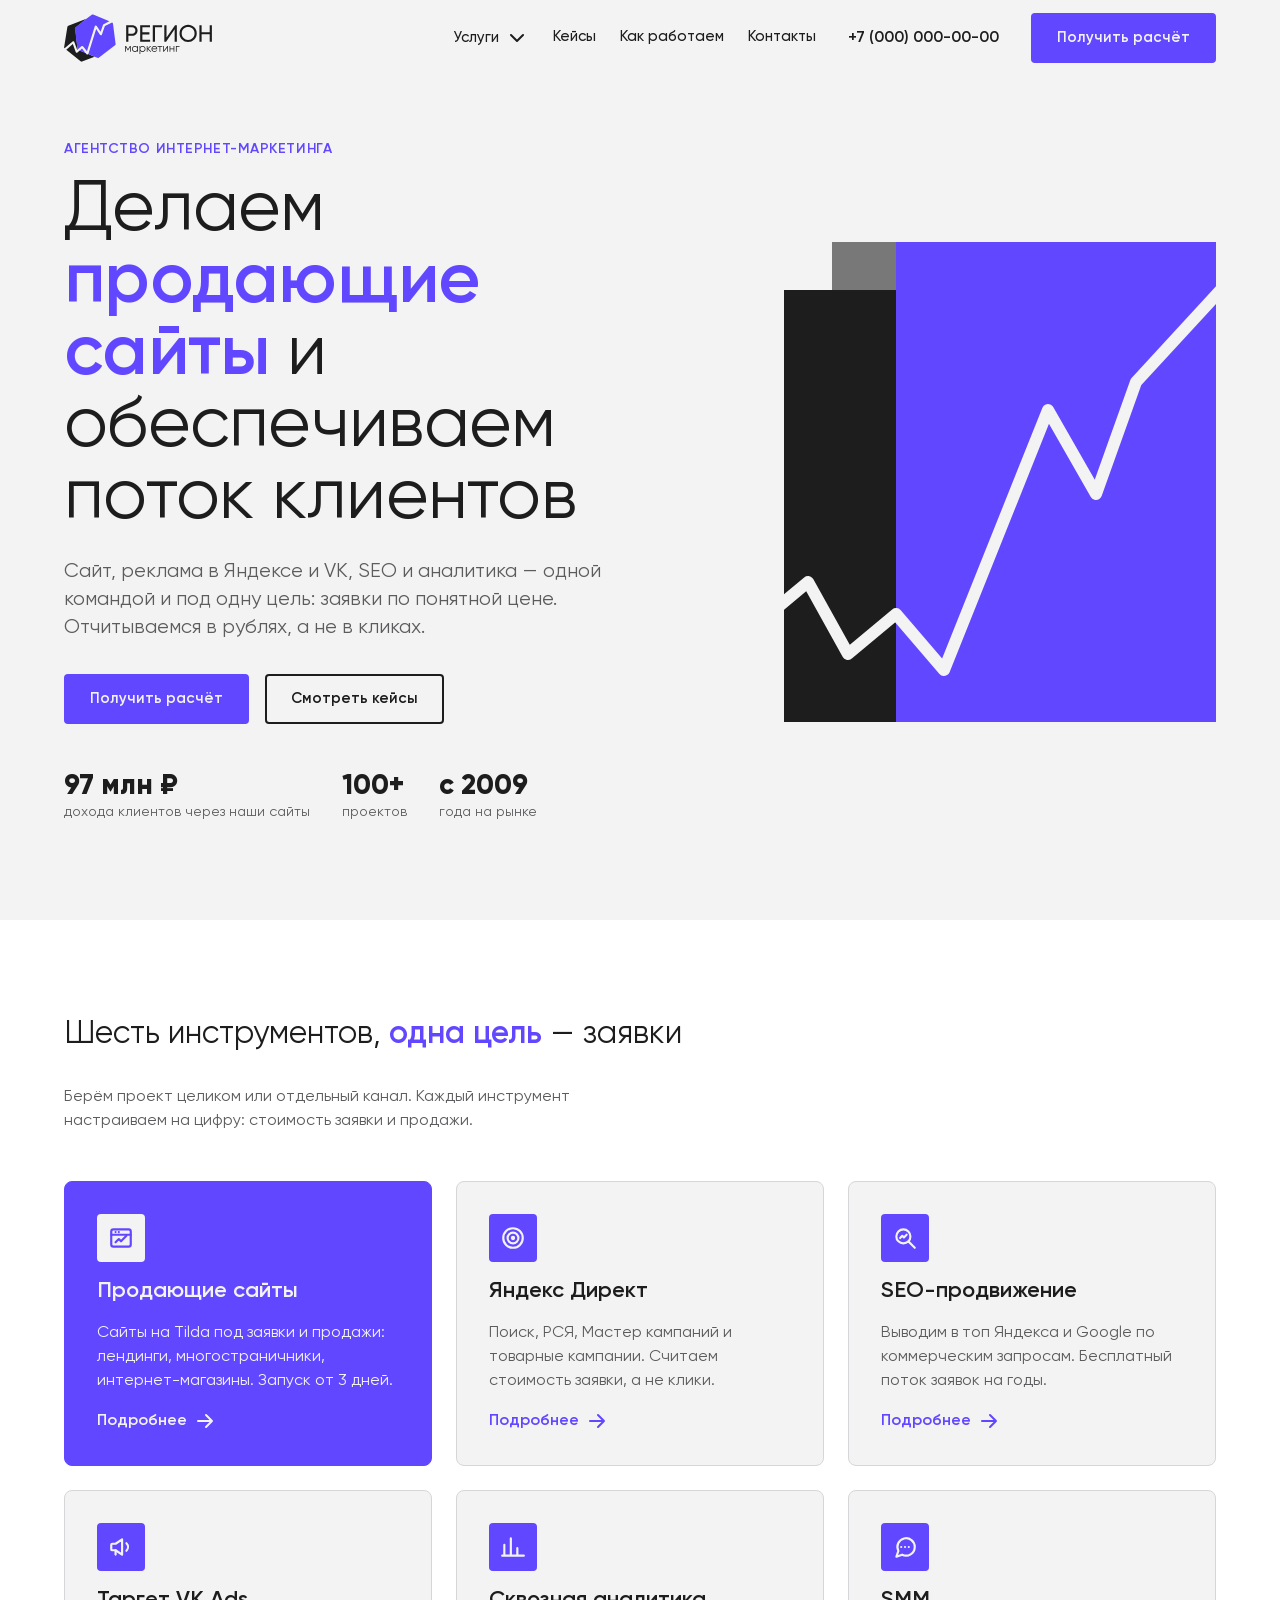
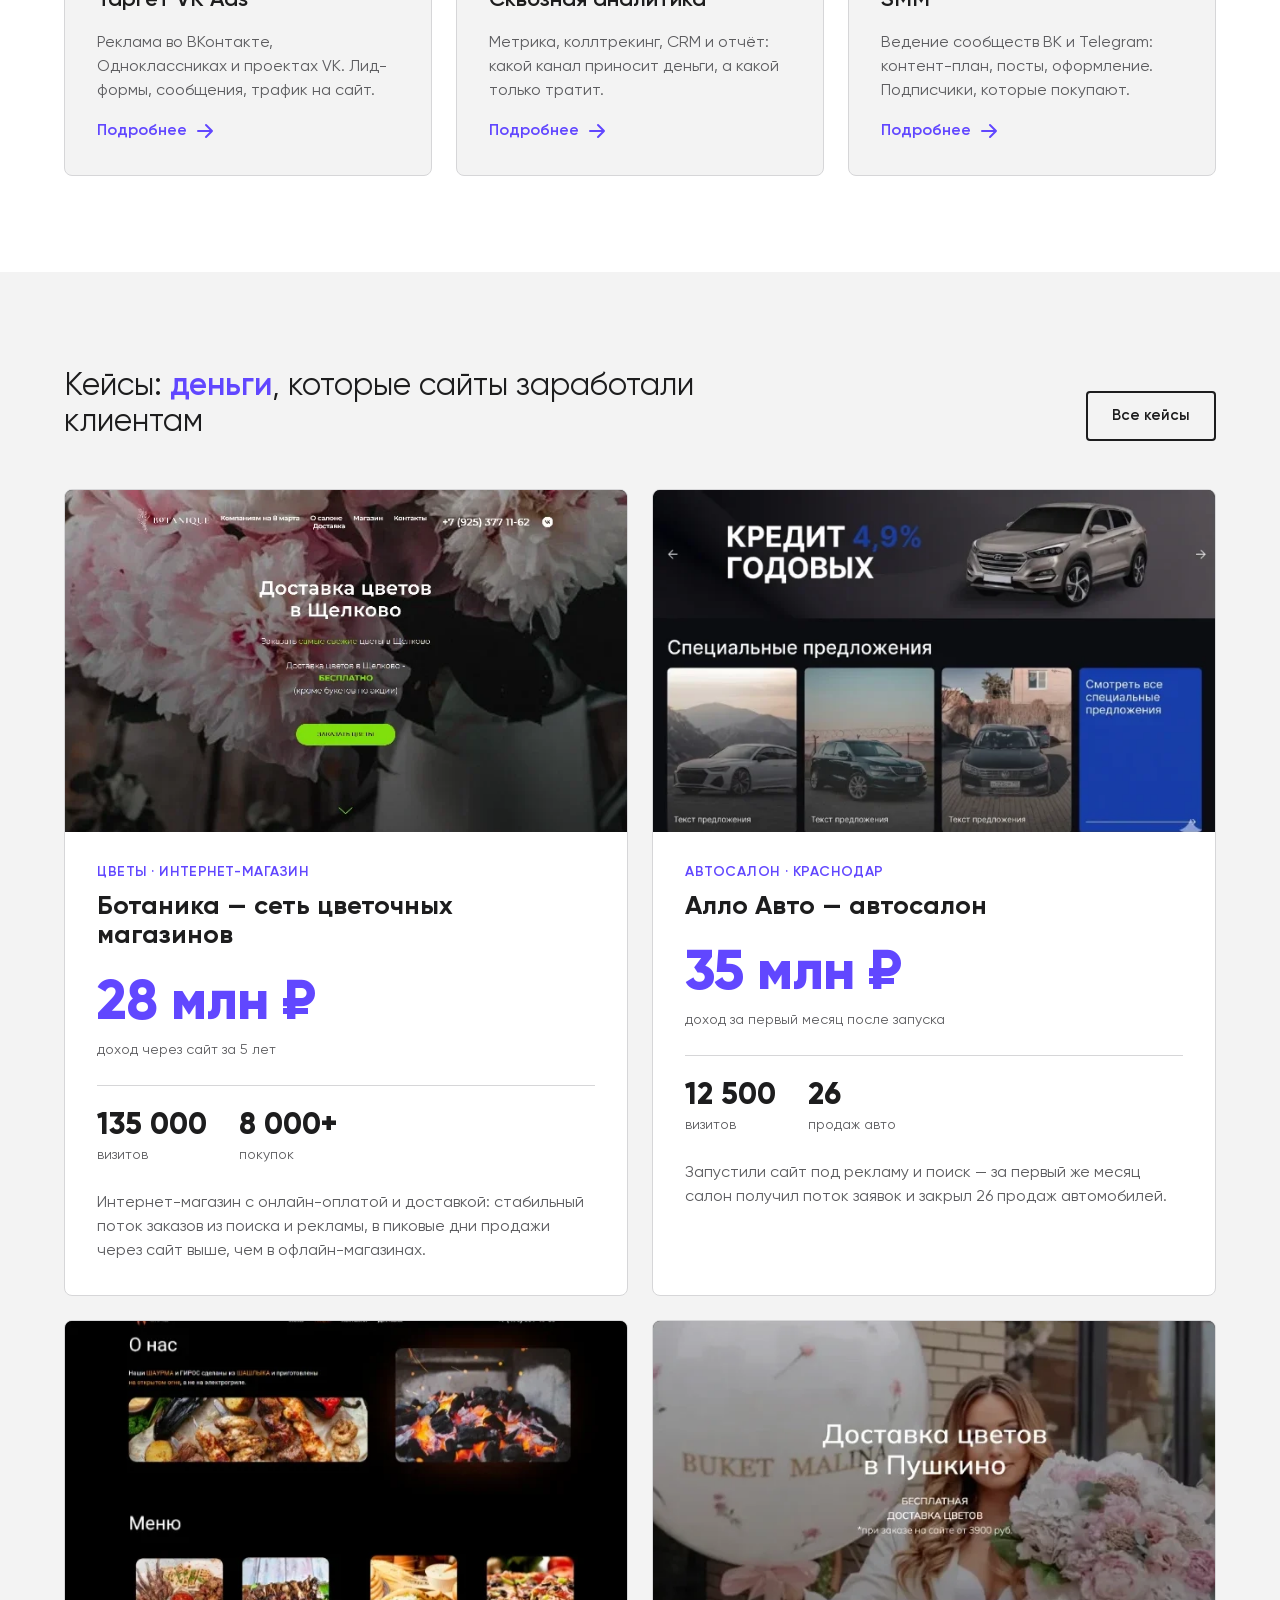
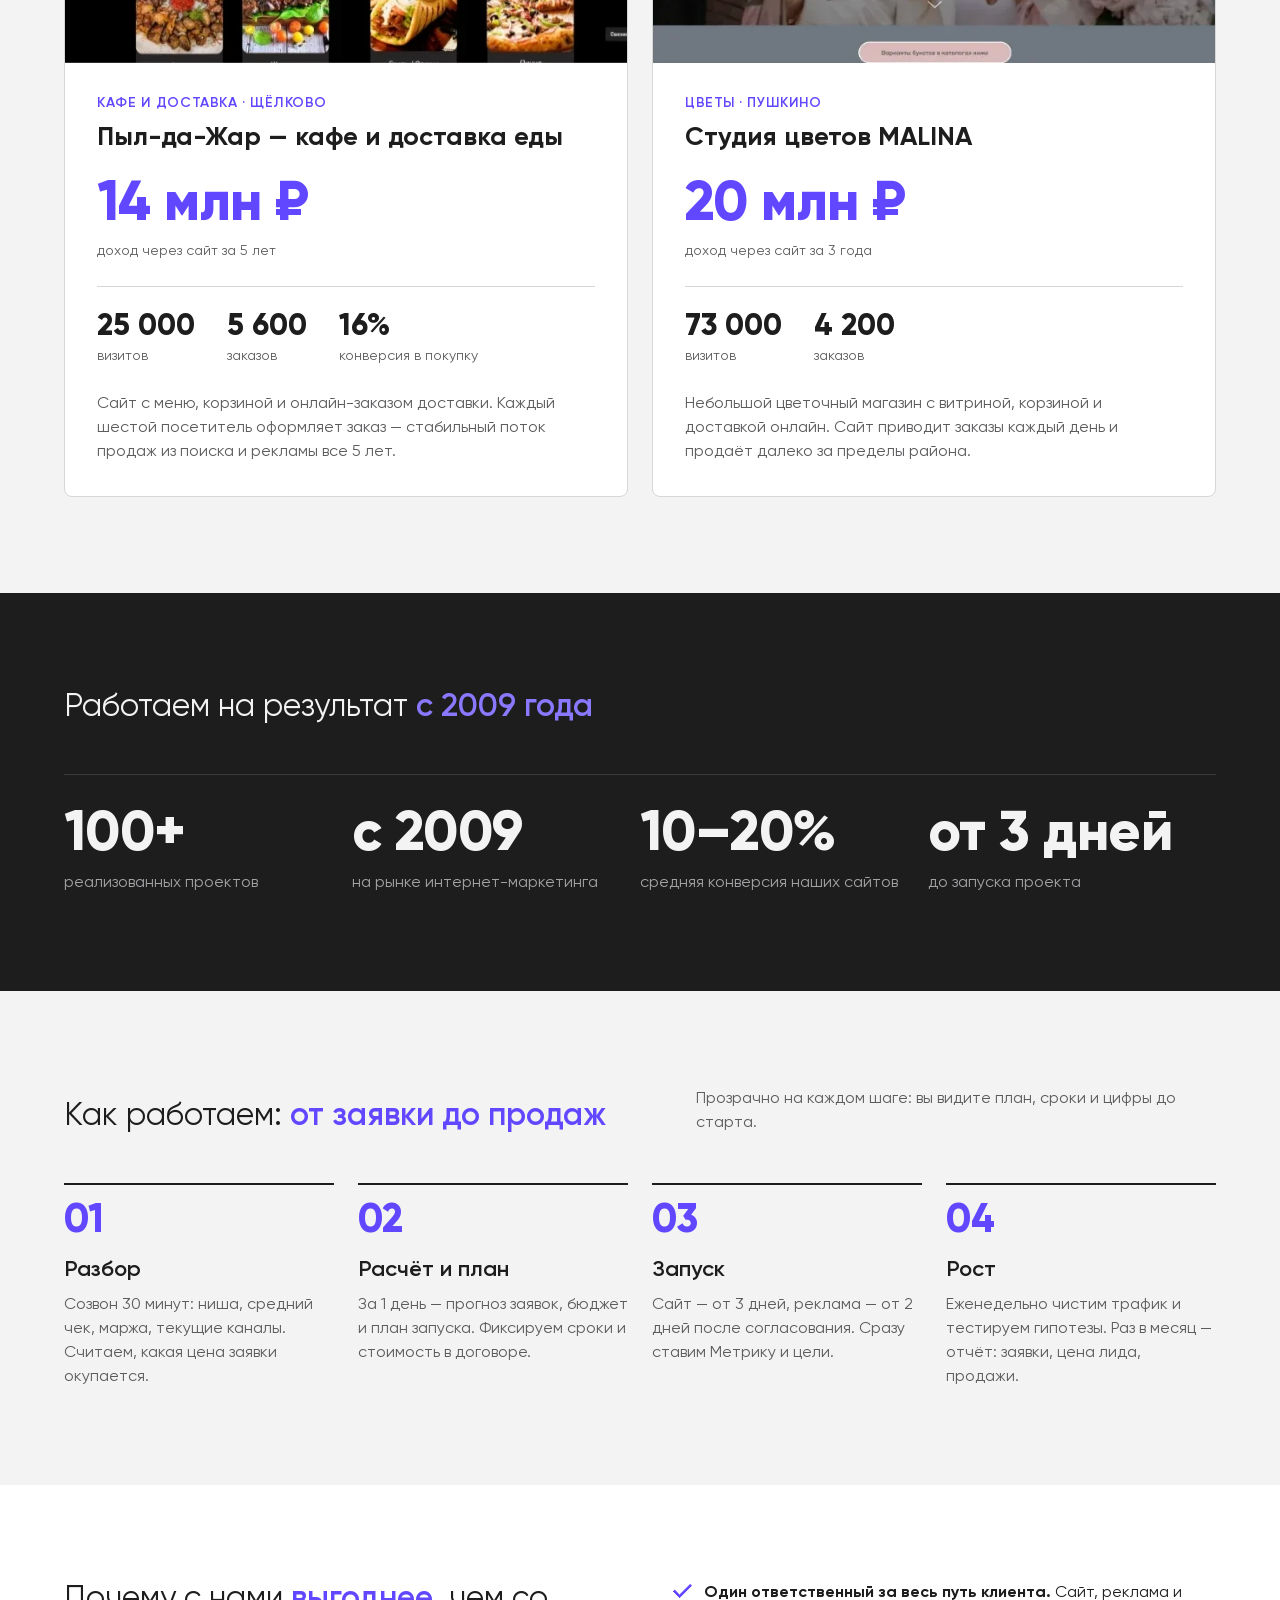
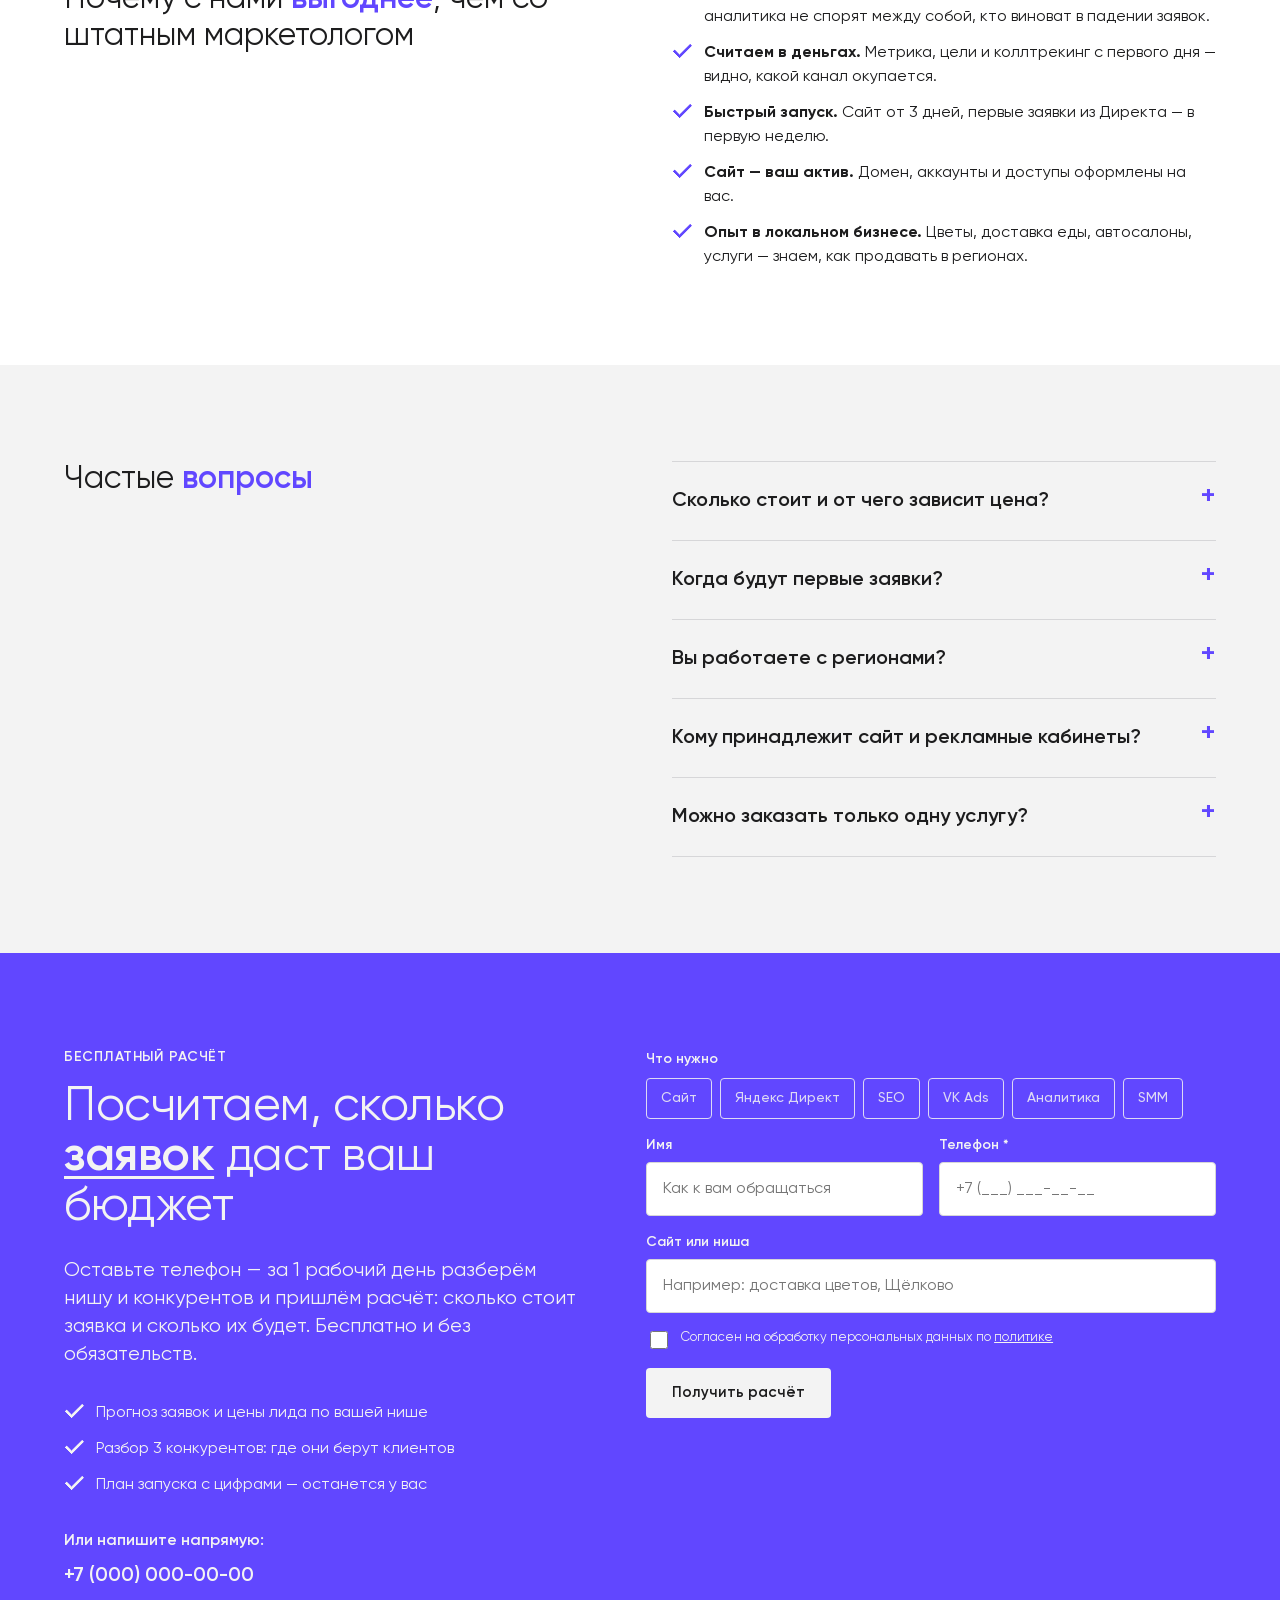
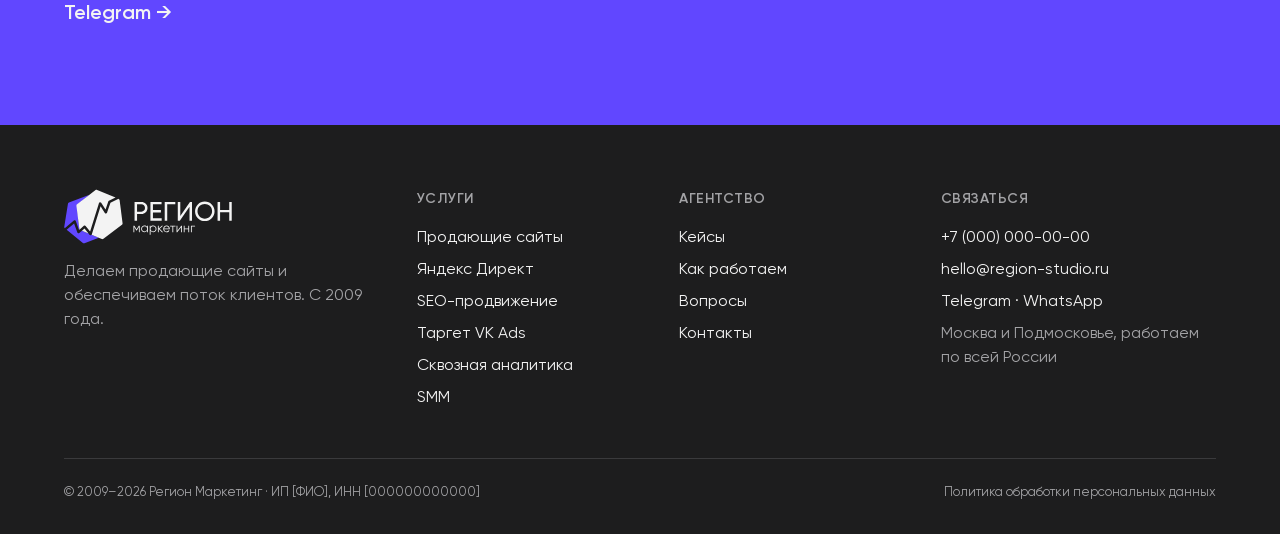
==== region-site/index.html @ 476ebc0e "Сайт агентства «Регион Маркетинг»: многостраничник на чистом HTML Главная, 6 страниц услуг, кейсы, к" ====
<!doctype html>
<html lang="ru">
<head>
<meta charset="utf-8">
<meta name="viewport" content="width=device-width, initial-scale=1">
<title>Регион Маркетинг — продающие сайты, Яндекс Директ, SEO и VK Ads</title>
<meta name="description" content="Агентство интернет-маркетинга «Регион Маркетинг»: продающие сайты на Tilda, Яндекс Директ, SEO, VK Ads, SMM и сквозная аналитика. 100+ проектов с 2009 года. Бесплатный расчёт заявок.">

<link rel="canonical" href="https://region-studio.ru/">
<meta property="og:type" content="website">
<meta property="og:title" content="Регион Маркетинг — продающие сайты, Яндекс Директ, SEO и VK Ads">
<meta property="og:description" content="Агентство интернет-маркетинга «Регион Маркетинг»: продающие сайты на Tilda, Яндекс Директ, SEO, VK Ads, SMM и сквозная аналитика. 100+ проектов с 2009 года. Бесплатный расчёт заявок.">
<meta property="og:url" content="https://region-studio.ru/">
<meta property="og:locale" content="ru_RU">
<meta name="theme-color" content="#6147ff">
<link rel="icon" href="assets/img/favicon.svg" type="image/svg+xml">
<link rel="preload" href="assets/fonts/Gilroy-Regular.woff2" as="font" type="font/woff2" crossorigin>
<link rel="preload" href="assets/fonts/Gilroy-Bold.woff2" as="font" type="font/woff2" crossorigin>
<link rel="stylesheet" href="assets/css/style.css">

</head>
<body>
<a class="skip" href="#main">К содержанию</a>
<header class="header">
  <div class="container header__in">
    <a class="header__logo" href="index.html" aria-label="Регион Маркетинг — на главную"><img src="assets/img/logo-light.svg" alt="Регион Маркетинг" width="150" height="48"></a>
    <nav class="nav" aria-label="Основное меню">
      <div class="nav__drop"><button type="button" aria-expanded="false" aria-haspopup="true">Услуги <svg class="icon" viewBox="0 0 24 24" aria-hidden="true"><path d="m6 9 6 6 6-6"/></svg></button><div class="nav__menu"><a href="sites.html">Продающие сайты</a><a href="direct.html">Яндекс Директ</a><a href="seo.html">SEO-продвижение</a><a href="vk-ads.html">Таргет VK Ads</a><a href="analytics.html">Сквозная аналитика</a><a href="smm.html">SMM</a></div></div>
      <a href="cases.html">Кейсы</a>
      <a href="index.html#process">Как работаем</a>
      <a href="contacts.html">Контакты</a>
    </nav>
    <a class="header__phone" href="tel:+70000000000">+7 (000) 000-00-00</a>
    <a class="rg-btn rg-btn--primary header__cta" href="#lead" data-open-lead>Получить расчёт</a>
    <button class="burger" type="button" aria-label="Меню" aria-expanded="false"><svg class="icon" viewBox="0 0 24 24" aria-hidden="true"><path d="M4 7h16M4 12h16M4 17h16"/></svg></button>
  </div>
</header>
<nav class="mobile-nav" aria-label="Мобильное меню">
  <a href="sites.html">Продающие сайты</a><a href="direct.html">Яндекс Директ</a><a href="seo.html">SEO-продвижение</a><a href="vk-ads.html">Таргет VK Ads</a><a href="analytics.html">Сквозная аналитика</a><a href="smm.html">SMM</a>
  <a href="cases.html">Кейсы</a>
  <a href="contacts.html">Контакты</a>
  <a href="tel:+70000000000">+7 (000) 000-00-00</a>
  <a class="rg-btn rg-btn--primary" href="#lead" data-open-lead>Получить расчёт</a>
</nav>
<main id="main">
<section class="hero">
  <div class="container hero__grid">
    <div>
      <p class="label">Агентство интернет-маркетинга</p>
      <h1 class="rg-headline display">Делаем <em>продающие сайты</em> и обеспечиваем поток клиентов</h1>
      <p class="lead">Сайт, реклама в Яндексе и VK, SEO и аналитика — одной командой и под одну цель: заявки по понятной цене. Отчитываемся в рублях, а не в кликах.</p>
      <div class="btn-row">
        <a class="rg-btn rg-btn--primary" href="#lead" data-open-lead>Получить расчёт</a>
        <a class="rg-btn rg-btn--secondary" href="#cases">Смотреть кейсы</a>
      </div>
      <div class="hero__facts">
        <div><b>97 млн ₽</b><span>дохода клиентов через наши сайты</span></div>
        <div><b>100+</b><span>проектов</span></div>
        <div><b>с 2009</b><span>года на рынке</span></div>
      </div>
    </div>
    <div class="hero__art" aria-hidden="true">
  <svg viewBox="0 0 480 480" preserveAspectRatio="xMidYMid slice">
    <rect x="96" y="0" width="64" height="48" fill="#787878"/>
    <rect x="48" y="48" width="208" height="432" fill="#1d1d1e"/>
    <rect x="160" y="0" width="320" height="480" fill="#6147ff"/>
    <polyline class="growth" stroke="#f3f3f3" points="0,400 72,340 112,412 160,372 208,428 312,168 360,252 400,140 492,40"/>
  </svg>
</div>
  </div>
</section>

<section class="section section--raised" id="services">
  <div class="container">
    <div class="section__head">
      <h2 class="rg-headline h2">Шесть инструментов, <em>одна цель</em> — заявки</h2>
      <p class="muted">Берём проект целиком или отдельный канал. Каждый инструмент настраиваем на цифру: стоимость заявки и продажи.</p>
    </div>
    <div class="grid grid--3"><a class="card service service--featured" href="sites.html">
      <span class="service__icon"><svg class="icon" viewBox="0 0 24 24" aria-hidden="true"><rect x="3" y="4" width="18" height="16" rx="2"/><path d="M3 9h18M7 6.5h.01M10 6.5h.01"/><path d="M7 16l3-3 2 2 5-5"/></svg></span>
      <h3 class="h3">Продающие сайты</h3>
      <p>Сайты на Tilda под заявки и продажи: лендинги, многостраничники, интернет-магазины. Запуск от 3 дней.</p>
      <span class="service__more">Подробнее <svg class="icon" viewBox="0 0 24 24" aria-hidden="true"><path d="M5 12h14M13 6l6 6-6 6"/></svg></span>
    </a><a class="card service" href="direct.html">
      <span class="service__icon"><svg class="icon" viewBox="0 0 24 24" aria-hidden="true"><circle cx="12" cy="12" r="9"/><circle cx="12" cy="12" r="5"/><circle cx="12" cy="12" r="1"/></svg></span>
      <h3 class="h3">Яндекс Директ</h3>
      <p>Поиск, РСЯ, Мастер кампаний и товарные кампании. Считаем стоимость заявки, а не клики.</p>
      <span class="service__more">Подробнее <svg class="icon" viewBox="0 0 24 24" aria-hidden="true"><path d="M5 12h14M13 6l6 6-6 6"/></svg></span>
    </a><a class="card service" href="seo.html">
      <span class="service__icon"><svg class="icon" viewBox="0 0 24 24" aria-hidden="true"><circle cx="10.5" cy="10.5" r="6.5"/><path d="M15.5 15.5 21 21"/><path d="M7.5 12l2-2 1.5 1.5 2.5-2.5"/></svg></span>
      <h3 class="h3">SEO-продвижение</h3>
      <p>Выводим в топ Яндекса и Google по коммерческим запросам. Бесплатный поток заявок на годы.</p>
      <span class="service__more">Подробнее <svg class="icon" viewBox="0 0 24 24" aria-hidden="true"><path d="M5 12h14M13 6l6 6-6 6"/></svg></span>
    </a><a class="card service" href="vk-ads.html">
      <span class="service__icon"><svg class="icon" viewBox="0 0 24 24" aria-hidden="true"><path d="M3 10v4a1 1 0 0 0 1 1h3l6 4V5L7 9H4a1 1 0 0 0-1 1z"/><path d="M17 8.5a5 5 0 0 1 0 7M7 15v4"/></svg></span>
      <h3 class="h3">Таргет VK Ads</h3>
      <p>Реклама во ВКонтакте, Одноклассниках и проектах VK. Лид-формы, сообщения, трафик на сайт.</p>
      <span class="service__more">Подробнее <svg class="icon" viewBox="0 0 24 24" aria-hidden="true"><path d="M5 12h14M13 6l6 6-6 6"/></svg></span>
    </a><a class="card service" href="analytics.html">
      <span class="service__icon"><svg class="icon" viewBox="0 0 24 24" aria-hidden="true"><path d="M4 20V10M10 20V4M16 20v-7M22 20H2"/></svg></span>
      <h3 class="h3">Сквозная аналитика</h3>
      <p>Метрика, коллтрекинг, CRM и отчёт: какой канал приносит деньги, а какой только тратит.</p>
      <span class="service__more">Подробнее <svg class="icon" viewBox="0 0 24 24" aria-hidden="true"><path d="M5 12h14M13 6l6 6-6 6"/></svg></span>
    </a><a class="card service" href="smm.html">
      <span class="service__icon"><svg class="icon" viewBox="0 0 24 24" aria-hidden="true"><path d="M21 12a8 8 0 0 1-11.6 7.1L4 21l1.9-5.4A8 8 0 1 1 21 12z"/><path d="M8.5 12h.01M12 12h.01M15.5 12h.01"/></svg></span>
      <h3 class="h3">SMM</h3>
      <p>Ведение сообществ ВК и Telegram: контент-план, посты, оформление. Подписчики, которые покупают.</p>
      <span class="service__more">Подробнее <svg class="icon" viewBox="0 0 24 24" aria-hidden="true"><path d="M5 12h14M13 6l6 6-6 6"/></svg></span>
    </a></div>
  </div>
</section>

<section class="section" id="cases">
  <div class="container">
    <div class="section__head">
      <h2 class="rg-headline h2">Кейсы: <em>деньги</em>, которые сайты заработали клиентам</h2>
      <a class="rg-btn rg-btn--secondary" href="cases.html">Все кейсы</a>
    </div>
    <div class="cases"><article class="case">
  <div class="case__img"><img src="assets/img/cases/botanika.webp" alt="Главный экран сайта доставки цветов «Ботаника» в Щёлково" loading="lazy" width="650" height="395"></div>
  <div class="case__body">
    <p class="label">Цветы · интернет-магазин</p>
    <h3 class="case__title">Ботаника — сеть цветочных магазинов</h3>
    <p class="case__money">28 млн ₽</p>
    <p class="case__money-cap">доход через сайт за 5 лет</p>
    <div class="case__stats"><div><b>135 000</b><span>визитов</span></div><div><b>8 000+</b><span>покупок</span></div></div>
    <p class="case__text">Интернет-магазин с онлайн-оплатой и доставкой: стабильный поток заказов из поиска и рекламы, в пиковые дни продажи через сайт выше, чем в офлайн-магазинах.</p>
  </div>
</article><article class="case">
  <div class="case__img"><img src="assets/img/cases/allo-avto.webp" alt="Сайт автосалона «Алло Авто»: баннер «Кредит 4,9% годовых» и спецпредложения" loading="lazy" width="650" height="395"></div>
  <div class="case__body">
    <p class="label">Автосалон · Краснодар</p>
    <h3 class="case__title">Алло Авто — автосалон</h3>
    <p class="case__money">35 млн ₽</p>
    <p class="case__money-cap">доход за первый месяц после запуска</p>
    <div class="case__stats"><div><b>12 500</b><span>визитов</span></div><div><b>26</b><span>продаж авто</span></div></div>
    <p class="case__text">Запустили сайт под рекламу и поиск — за первый же месяц салон получил поток заявок и закрыл 26 продаж автомобилей.</p>
  </div>
</article><article class="case">
  <div class="case__img"><img src="assets/img/cases/pyl-da-zhar.webp" alt="Сайт кафе «Пыл-да-Жар»: блок «О нас» и меню с шаурмой и шашлыком" loading="lazy" width="650" height="395"></div>
  <div class="case__body">
    <p class="label">Кафе и доставка · Щёлково</p>
    <h3 class="case__title">Пыл-да-Жар — кафе и доставка еды</h3>
    <p class="case__money">14 млн ₽</p>
    <p class="case__money-cap">доход через сайт за 5 лет</p>
    <div class="case__stats"><div><b>25 000</b><span>визитов</span></div><div><b>5 600</b><span>заказов</span></div><div><b>16%</b><span>конверсия в покупку</span></div></div>
    <p class="case__text">Сайт с меню, корзиной и онлайн-заказом доставки. Каждый шестой посетитель оформляет заказ — стабильный поток продаж из поиска и рекламы все 5 лет.</p>
  </div>
</article><article class="case">
  <div class="case__img"><img src="assets/img/cases/malina.webp" alt="Сайт студии цветов MALINA: «Доставка цветов в Пушкино»" loading="lazy" width="650" height="395"></div>
  <div class="case__body">
    <p class="label">Цветы · Пушкино</p>
    <h3 class="case__title">Студия цветов MALINA</h3>
    <p class="case__money">20 млн ₽</p>
    <p class="case__money-cap">доход через сайт за 3 года</p>
    <div class="case__stats"><div><b>73 000</b><span>визитов</span></div><div><b>4 200</b><span>заказов</span></div></div>
    <p class="case__text">Небольшой цветочный магазин с витриной, корзиной и доставкой онлайн. Сайт приводит заказы каждый день и продаёт далеко за пределы района.</p>
  </div>
</article></div>
  </div>
</section>

<section class="section section--ink">
  <div class="container">
    <div class="section__head">
      <h2 class="rg-headline h2">Работаем на результат <em>с 2009 года</em></h2>
    </div>
    <div class="stats"><div><b>100+</b><span>реализованных проектов</span></div><div><b>с 2009</b><span>на рынке интернет-маркетинга</span></div><div><b>10–20%</b><span>средняя конверсия наших сайтов</span></div><div><b>от 3 дней</b><span>до запуска проекта</span></div></div>
  </div>
</section>

<section class="section" id="process">
  <div class="container">
    <div class="section__head">
      <h2 class="rg-headline h2">Как работаем: <em>от заявки до продаж</em></h2>
      <p class="muted">Прозрачно на каждом шаге: вы видите план, сроки и цифры до старта.</p>
    </div>
    <ol class="steps">
      <li><h3 class="h3">Разбор</h3><p>Созвон 30 минут: ниша, средний чек, маржа, текущие каналы. Считаем, какая цена заявки окупается.</p></li>
      <li><h3 class="h3">Расчёт и план</h3><p>За 1 день — прогноз заявок, бюджет и план запуска. Фиксируем сроки и стоимость в договоре.</p></li>
      <li><h3 class="h3">Запуск</h3><p>Сайт — от 3 дней, реклама — от 2 дней после согласования. Сразу ставим Метрику и цели.</p></li>
      <li><h3 class="h3">Рост</h3><p>Еженедельно чистим трафик и тестируем гипотезы. Раз в месяц — отчёт: заявки, цена лида, продажи.</p></li>
    </ol>
  </div>
</section>

<section class="section section--raised">
  <div class="container split">
    <div>
      <h2 class="rg-headline h2">Почему с нами <em>выгоднее</em>, чем со штатным маркетологом</h2>
    </div>
    <ul class="checks">
      <li><b>Один ответственный за весь путь клиента.</b> Сайт, реклама и аналитика не спорят между собой, кто виноват в падении заявок.</li>
      <li><b>Считаем в деньгах.</b> Метрика, цели и коллтрекинг с первого дня — видно, какой канал окупается.</li>
      <li><b>Быстрый запуск.</b> Сайт от 3 дней, первые заявки из Директа — в первую неделю.</li>
      <li><b>Сайт — ваш актив.</b> Домен, аккаунты и доступы оформлены на вас.</li>
      <li><b>Опыт в локальном бизнесе.</b> Цветы, доставка еды, автосалоны, услуги — знаем, как продавать в регионах.</li>
    </ul>
  </div>
</section>

<section class="section" id="faq">
  <div class="container split">
    <h2 class="rg-headline h2">Частые <em>вопросы</em></h2>
    <div class="faq">
      <details><summary>Сколько стоит и от чего зависит цена?</summary><p>Стоимость зависит от ниши, региона и объёма работ. Точную сумму и прогноз заявок присылаем после короткого разбора — за 1 рабочий день, бесплатно.</p></details>
      <details><summary>Когда будут первые заявки?</summary><p>Из Яндекс Директа и VK Ads — обычно в первую неделю после запуска. SEO — накопительный канал: первые позиции через 2–4 месяца, дальше поток растёт без оплаты за клик.</p></details>
      <details><summary>Вы работаете с регионами?</summary><p>Да. Большая часть клиентов — локальный бизнес Подмосковья и регионов: Щёлково, Пушкино, Краснодар. Работаем удалённо по всей России.</p></details>
      <details><summary>Кому принадлежит сайт и рекламные кабинеты?</summary><p>Вам. Домен, Tilda, кабинеты Директа и VK, Метрика — на вашем аккаунте или с передачей доступов.</p></details>
      <details><summary>Можно заказать только одну услугу?</summary><p>Да. Но лучший результат даёт связка: сайт + реклама + аналитика — тогда видно, сколько стоит каждая продажа.</p></details>
    </div>
  </div>
</section>
<section class="section section--accent" id="lead">
  <div class="container cta__grid">
    <div>
      <p class="label">Бесплатный расчёт</p>
      <h2 class="rg-headline h1" style="margin-top:16px">Посчитаем, сколько <em>заявок</em> даст ваш бюджет</h2>
      <p class="lead">Оставьте телефон — за 1 рабочий день разберём нишу и конкурентов и пришлём расчёт: сколько стоит заявка и сколько их будет. Бесплатно и без обязательств.</p>
      <ul class="checks" style="margin-top:32px">
        <li>Прогноз заявок и цены лида по вашей нише</li>
        <li>Разбор 3 конкурентов: где они берут клиентов</li>
        <li>План запуска с цифрами — останется у вас</li>
      </ul>
      <div class="cta__contacts">
        <span>Или напишите напрямую:</span>
        <a href="tel:+70000000000">+7 (000) 000-00-00</a>
        <a href="https://t.me/USERNAME" target="_blank" rel="noopener">Telegram →</a>
      </div>
    </div>
    <form class="lead-form" novalidate>
    <fieldset class="chips"><legend>Что нужно</legend><label><input type="checkbox" name="service[]" value="Сайт"><span>Сайт</span></label><label><input type="checkbox" name="service[]" value="Яндекс Директ"><span>Яндекс Директ</span></label><label><input type="checkbox" name="service[]" value="SEO"><span>SEO</span></label><label><input type="checkbox" name="service[]" value="VK Ads"><span>VK Ads</span></label><label><input type="checkbox" name="service[]" value="Аналитика"><span>Аналитика</span></label><label><input type="checkbox" name="service[]" value="SMM"><span>SMM</span></label></fieldset>
    <div class="row2">
      <div class="field"><label for="cta-name">Имя</label><input id="cta-name" name="name" autocomplete="name" placeholder="Как к вам обращаться"></div>
      <div class="field"><label for="cta-phone">Телефон *</label><input id="cta-phone" name="phone" type="tel" autocomplete="tel" inputmode="tel" placeholder="+7 (___) ___-__-__" required></div>
    </div>
    <div class="field"><label for="cta-site">Сайт или ниша</label><input id="cta-site" name="site" placeholder="Например: доставка цветов, Щёлково"></div>
    <input class="hp" type="text" name="website" tabindex="-1" autocomplete="off" aria-hidden="true">
    <label class="consent"><input type="checkbox" name="consent" required><span>Согласен на обработку персональных данных по <a href="privacy.html" target="_blank">политике</a></span></label>
    <button class="rg-btn rg-btn--on-accent" type="submit">Получить расчёт</button>
    <p class="form-note" role="status" aria-live="polite"></p>
    </form>
  </div>
</section>
</main>
<footer class="footer">
  <div class="container">
    <div class="footer__grid">
      <div class="stack">
        <img class="footer__logo" src="assets/img/logo-dark.svg" alt="Регион Маркетинг" width="170" height="55" loading="lazy">
        <p class="muted" style="color:var(--ink-inverse-muted);max-width:300px">Делаем продающие сайты и обеспечиваем поток клиентов. С 2009 года.</p>
      </div>
      <div><h4>Услуги</h4><ul><li><a href="sites.html">Продающие сайты</a></li><li><a href="direct.html">Яндекс Директ</a></li><li><a href="seo.html">SEO-продвижение</a></li><li><a href="vk-ads.html">Таргет VK Ads</a></li><li><a href="analytics.html">Сквозная аналитика</a></li><li><a href="smm.html">SMM</a></li></ul></div>
      <div><h4>Агентство</h4><ul><li><a href="cases.html">Кейсы</a></li><li><a href="index.html#process">Как работаем</a></li><li><a href="index.html#faq">Вопросы</a></li><li><a href="contacts.html">Контакты</a></li></ul></div>
      <div><h4>Связаться</h4><ul>
        <li><a href="tel:+70000000000">+7 (000) 000-00-00</a></li>
        <li><a href="mailto:hello@region-studio.ru">hello@region-studio.ru</a></li>
        <li><a href="https://t.me/USERNAME" target="_blank" rel="noopener">Telegram</a> · <a href="https://wa.me/70000000000" target="_blank" rel="noopener">WhatsApp</a></li>
        <li style="color:var(--ink-inverse-muted)">Москва и Подмосковье, работаем по всей России</li>
      </ul></div>
    </div>
    <div class="footer__bottom">
      <span>© 2009–2026 Регион Маркетинг · ИП [ФИО], ИНН [000000000000]</span>
      <a href="privacy.html">Политика обработки персональных данных</a>
    </div>
  </div>
</footer>
<a class="rg-btn rg-btn--primary float-cta" href="#lead" data-open-lead>Получить расчёт</a>
<dialog class="modal" id="lead-modal" aria-labelledby="modal-title">
  <div class="modal__in">
    <button class="modal__close" type="button" aria-label="Закрыть"><svg class="icon" viewBox="0 0 24 24" aria-hidden="true"><path d="M6 6l12 12M18 6 6 18"/></svg></button>
    <h2 class="h3" id="modal-title">Получить расчёт</h2>
    <p class="muted">Перезвоним в течение рабочего часа и за 1 день пришлём прогноз заявок.</p>
    <form class="lead-form" novalidate>
    <fieldset class="chips"><legend>Что нужно</legend><label><input type="checkbox" name="service[]" value="Сайт"><span>Сайт</span></label><label><input type="checkbox" name="service[]" value="Яндекс Директ"><span>Яндекс Директ</span></label><label><input type="checkbox" name="service[]" value="SEO"><span>SEO</span></label><label><input type="checkbox" name="service[]" value="VK Ads"><span>VK Ads</span></label><label><input type="checkbox" name="service[]" value="Аналитика"><span>Аналитика</span></label><label><input type="checkbox" name="service[]" value="SMM"><span>SMM</span></label></fieldset>
    <div class="row2">
      <div class="field"><label for="m-name">Имя</label><input id="m-name" name="name" autocomplete="name" placeholder="Как к вам обращаться"></div>
      <div class="field"><label for="m-phone">Телефон *</label><input id="m-phone" name="phone" type="tel" autocomplete="tel" inputmode="tel" placeholder="+7 (___) ___-__-__" required></div>
    </div>
    <div class="field"><label for="m-site">Сайт или ниша</label><input id="m-site" name="site" placeholder="Например: доставка цветов, Щёлково"></div>
    <input class="hp" type="text" name="website" tabindex="-1" autocomplete="off" aria-hidden="true">
    <label class="consent"><input type="checkbox" name="consent" required><span>Согласен на обработку персональных данных по <a href="privacy.html" target="_blank">политике</a></span></label>
    <button class="rg-btn rg-btn--on-accent" type="submit">Получить расчёт</button>
    <p class="form-note" role="status" aria-live="polite"></p>
    </form>
  </div>
</dialog>
<script>window.RG_CONFIG={metrikaId:null,formEndpoint:"send.php",thanksPage:"thanks.html",phone:"+7 (000) 000-00-00",phoneRaw:"+70000000000",telegram:"https://t.me/USERNAME"};</script>
<script src="assets/js/main.js" defer></script>
</body>
</html>
---- region-site/assets/css/style.css ----
/* Регион Маркетинг — стили сайта. Токены из дизайн-системы «Регион Маркетинг». */

@font-face{font-family:"Gilroy";src:url("../fonts/Gilroy-Regular.woff2") format("woff2");font-weight:400;font-style:normal;font-display:swap}
@font-face{font-family:"Gilroy";src:url("../fonts/Gilroy-Medium.woff2") format("woff2");font-weight:500;font-style:normal;font-display:swap}
@font-face{font-family:"Gilroy";src:url("../fonts/Gilroy-Semibold.woff2") format("woff2");font-weight:600;font-style:normal;font-display:swap}
@font-face{font-family:"Gilroy";src:url("../fonts/Gilroy-Bold.woff2") format("woff2");font-weight:700;font-style:normal;font-display:swap}
@font-face{font-family:"Gilroy";src:url("../fonts/Gilroy-Extrabold.woff2") format("woff2");font-weight:800;font-style:normal;font-display:swap}

:root{
  /* фирменные — менять запрещено */
  --brand-violet:#6147ff;
  --brand-ink:#1d1d1e;
  --brand-light:#f3f3f3;
  /* семантика (светлая тема) */
  --surface:var(--brand-light);
  --surface-raised:#ffffff;
  --surface-inverse:var(--brand-ink);
  --surface-accent:var(--brand-violet);
  --ink:var(--brand-ink);
  --ink-muted:#5c5c5f;
  --ink-inverse:var(--brand-light);
  --ink-inverse-muted:#a3a3a6;
  --on-accent:var(--brand-light);
  --accent-text:var(--brand-violet);
  --accent-on-ink:#8a78ff;
  --line:#d6d6d8;
  --line-dark:#3a3a3c;
  --focus-ring:var(--brand-violet);

  --font-sans:"Gilroy","Montserrat",system-ui,sans-serif;

  --space-1:4px;--space-2:8px;--space-3:12px;--space-4:16px;--space-6:24px;
  --space-8:32px;--space-12:48px;--space-16:64px;--space-24:96px;
  --radius-0:0;--radius-sm:4px;--radius-md:8px;
  --stroke-growth:12px;

  --container:1200px;
  --gutter:var(--space-16);
}
@media (max-width:760px){:root{--gutter:var(--space-4)}}

*,*::before,*::after{box-sizing:border-box}
html{-webkit-text-size-adjust:100%;scroll-behavior:smooth}
body{margin:0;background:var(--surface);color:var(--ink);font-family:var(--font-sans);font-size:16px;line-height:1.5;font-weight:400;-webkit-font-smoothing:antialiased}
img,svg{max-width:100%;display:block}
a{color:var(--accent-text)}
a:focus-visible,button:focus-visible,input:focus-visible,textarea:focus-visible,select:focus-visible,summary:focus-visible{outline:2px solid var(--focus-ring);outline-offset:2px}
h1,h2,h3,p{margin:0}
.visually-hidden{position:absolute!important;width:1px;height:1px;overflow:hidden;clip:rect(0 0 0 0);white-space:nowrap}
.skip{position:absolute;left:-999px;top:8px;background:var(--brand-violet);color:var(--on-accent);padding:8px 16px;border-radius:var(--radius-sm);z-index:100}
.skip:focus{left:8px}

.container{max-width:calc(var(--container) + 2*var(--gutter));margin:0 auto;padding:0 var(--gutter)}

/* типографика */
.display{font-size:clamp(44px,7vw,72px);line-height:1;font-weight:500;letter-spacing:-.01em}
.h1{font-size:clamp(34px,5vw,48px);line-height:1.05;font-weight:700;letter-spacing:-.01em}
.h2{font-size:clamp(26px,3.4vw,32px);line-height:1.15;font-weight:600}
.h3{font-size:22px;line-height:1.25;font-weight:600}
.lead{font-size:clamp(18px,2vw,20px);line-height:1.4}
.label{font-size:14px;line-height:1.2;font-weight:600;letter-spacing:.04em;text-transform:uppercase;color:var(--accent-text)}
.caption{font-size:13px;line-height:1.4;color:var(--ink-muted)}
.muted{color:var(--ink-muted)}
.rg-headline{font-weight:400}
.rg-headline em{font-style:normal;font-weight:600;color:var(--accent-text)}

/* кнопки */
.rg-btn{display:inline-flex;align-items:center;justify-content:center;gap:var(--space-2);padding:14px var(--space-6);border-radius:var(--radius-sm);border:2px solid transparent;font-family:var(--font-sans);font-size:15px;line-height:1.2;font-weight:600;cursor:pointer;text-decoration:none;transition:filter .15s,background .15s,color .15s;white-space:nowrap}
.rg-btn--primary{background:var(--brand-violet);color:var(--on-accent)}
.rg-btn--primary:hover{filter:brightness(1.08)}
.rg-btn--secondary{background:transparent;color:var(--ink);border-color:var(--ink)}
.rg-btn--secondary:hover{background:var(--ink);color:var(--ink-inverse)}
.rg-btn--on-accent{background:var(--brand-light);color:var(--brand-ink)}
.rg-btn--on-accent:hover{background:#fff}
.rg-btn--ghost-light{background:transparent;color:var(--brand-light);border-color:var(--brand-light)}
.rg-btn--ghost-light:hover{background:var(--brand-light);color:var(--brand-ink)}
.rg-btn[disabled]{opacity:.45;cursor:not-allowed;filter:none}
.btn-row{display:flex;flex-wrap:wrap;gap:var(--space-4)}

/* шапка */
.header{position:sticky;top:0;z-index:50;background:var(--surface);border-bottom:1px solid transparent;transition:border-color .2s}
.header.is-scrolled{border-bottom-color:var(--line)}
.header__in{display:flex;align-items:center;gap:var(--space-8);height:76px}
.header__logo{flex:none;width:150px}
.header__logo img{width:150px;height:auto}
.nav{display:flex;gap:var(--space-6);margin-left:auto}
.nav a{color:var(--ink);text-decoration:none;font-weight:500;font-size:15px}
.nav a:hover,.nav a[aria-current="page"]{color:var(--accent-text)}
.nav__drop{position:relative}
.nav__drop>button{all:unset;cursor:pointer;font-weight:500;font-size:15px;display:inline-flex;gap:6px;align-items:center}
.nav__drop>button:hover{color:var(--accent-text)}
.nav__menu{position:absolute;top:calc(100% + 14px);left:-16px;min-width:240px;background:var(--surface-raised);border:1px solid var(--line);border-radius:var(--radius-md);padding:var(--space-2);display:none}
.nav__drop.is-open .nav__menu,.nav__drop:focus-within .nav__menu{display:block}
@media (hover:hover){.nav__drop:hover .nav__menu{display:block}.nav__menu::before{content:"";position:absolute;left:0;right:0;top:-16px;height:16px}}
.nav__menu a{display:block;padding:10px 12px;border-radius:var(--radius-sm)}
.nav__menu a:hover{background:var(--surface)}
.header__phone{font-weight:600;color:var(--ink);text-decoration:none;white-space:nowrap}
.header__cta{flex:none}
.burger{display:none;margin-left:auto;background:none;border:0;padding:8px;cursor:pointer;color:var(--ink)}
.burger svg{width:28px;height:28px}
.mobile-nav{display:none}
@media (max-width:1080px){
  .nav,.header__phone{display:none}
  .header__cta{margin-left:auto}
}
@media (max-width:760px){
  .header__in{height:64px;gap:var(--space-4)}
  .header__logo,.header__logo img{width:120px}
  .header__cta{display:none}
  .burger{display:block}
  .mobile-nav{position:fixed;inset:64px 0 0 0;background:var(--surface);z-index:49;padding:var(--space-6) var(--gutter);overflow:auto;flex-direction:column;gap:var(--space-2)}
  .mobile-nav.is-open{display:flex}
  .mobile-nav a{color:var(--ink);text-decoration:none;font-size:20px;font-weight:600;padding:10px 0;border-bottom:1px solid var(--line)}
  .mobile-nav .rg-btn{margin-top:var(--space-6);font-size:16px;border-bottom:0}
}
@media (min-width:761px){.header__in .burger{display:none}}

/* секции-плашки: встык, без скруглений */
.section{padding:var(--space-24) 0}
.section--tight{padding:var(--space-16) 0}
.section--raised{background:var(--surface-raised)}
.section--ink{background:var(--surface-inverse);color:var(--ink-inverse)}
.section--ink .muted,.section--ink .caption{color:var(--ink-inverse-muted)}
.section--ink .label{color:var(--accent-on-ink)}
.section--ink .rg-headline em{color:var(--accent-on-ink)}
.section--accent{background:var(--surface-accent);color:var(--on-accent)}
.section--accent .label,.section--accent .muted{color:var(--on-accent)}
.section--accent .rg-headline em{color:var(--on-accent);text-decoration:underline;text-decoration-thickness:3px;text-underline-offset:6px}
@media (max-width:760px){.section{padding:var(--space-16) 0}.section--tight{padding:var(--space-12) 0}}
.section__head{display:flex;justify-content:space-between;align-items:flex-end;gap:var(--space-8);margin-bottom:var(--space-12);flex-wrap:wrap}
.section__head .h2{max-width:720px}
.section__head p{max-width:520px}
.stack>*+*{margin-top:var(--space-4)}

/* hero */
.hero{position:relative;overflow:hidden;padding:var(--space-16) 0 var(--space-24)}
.hero__grid{display:grid;grid-template-columns:1.25fr 1fr;gap:var(--space-12);align-items:center}
.hero h1{margin:var(--space-4) 0 var(--space-6)}
.hero .lead{max-width:560px;color:var(--ink-muted);margin-bottom:var(--space-8)}
.hero__facts{display:flex;gap:var(--space-8);margin-top:var(--space-12);flex-wrap:wrap}
.hero__facts b{display:block;font-size:28px;line-height:1;font-weight:800}
.hero__facts span{font-size:14px;color:var(--ink-muted)}
.hero__art{position:relative;aspect-ratio:1/1;max-width:480px;width:100%;justify-self:end}
.hero__art svg{width:100%;height:100%}
@media (max-width:900px){.hero__grid{grid-template-columns:1fr}.hero__art{max-width:360px;justify-self:start;order:-1;aspect-ratio:16/9;max-width:100%}}
@media (max-width:760px){.hero{padding:var(--space-8) 0 var(--space-16)}.hero__art{display:none}}

/* линия роста */
.growth{fill:none;stroke-width:var(--stroke-growth);stroke-linecap:round;stroke-linejoin:round}

/* карточки услуг */
.grid{display:grid;gap:var(--space-6)}
.grid--3{grid-template-columns:repeat(3,1fr)}
.grid--2{grid-template-columns:repeat(2,1fr)}
.grid--4{grid-template-columns:repeat(4,1fr)}
@media (max-width:1000px){.grid--3,.grid--4{grid-template-columns:repeat(2,1fr)}}
@media (max-width:640px){.grid--3,.grid--2,.grid--4{grid-template-columns:1fr}}
.card{background:var(--surface-raised);border:1px solid var(--line);border-radius:var(--radius-md);padding:var(--space-8);display:flex;flex-direction:column;gap:var(--space-4)}
.section--raised .card{background:var(--surface)}
.section--ink .card{background:#28282a;border-color:var(--line-dark)}
@media (max-width:760px){.card{padding:var(--space-6)}}
.service{text-decoration:none;color:inherit;transition:border-color .15s}
.service:hover{border-color:var(--brand-violet)}
.service__icon{width:48px;height:48px;border-radius:var(--radius-sm);background:var(--brand-violet);color:var(--on-accent);display:grid;place-items:center}
.service__icon svg{width:26px;height:26px}
.service p{color:var(--ink-muted)}
.service__more{margin-top:auto;font-weight:600;color:var(--accent-text);display:inline-flex;gap:6px;align-items:center}
.service--featured{background:var(--surface-accent)!important;color:var(--on-accent);border-color:var(--surface-accent)!important}
.service--featured p,.service--featured .service__more{color:var(--on-accent)}
.service--featured .service__icon{background:var(--brand-light);color:var(--brand-violet)}

.icon{width:24px;height:24px;fill:none;stroke:currentColor;stroke-width:2;stroke-linecap:round;stroke-linejoin:round}

/* кейсы */
.cases{display:grid;grid-template-columns:repeat(2,1fr);gap:var(--space-6)}
@media (max-width:860px){.cases{grid-template-columns:1fr}}
.case{background:var(--surface-raised);border:1px solid var(--line);border-radius:var(--radius-md);overflow:hidden;display:flex;flex-direction:column}
.case__img{aspect-ratio:650/395;background:var(--brand-ink);overflow:hidden}
.case__img img{width:100%;height:100%;object-fit:cover;object-position:top}
.case__body{padding:var(--space-8);display:flex;flex-direction:column;gap:var(--space-2);flex:1}
@media (max-width:760px){.case__body{padding:var(--space-6)}}
.case__title{font-size:26px;line-height:1.15;font-weight:700;margin-top:var(--space-1)}
.case__money{font-size:clamp(40px,5vw,56px);line-height:1;font-weight:800;color:var(--accent-text);margin-top:var(--space-4);letter-spacing:-.01em}
.case__money-cap{font-size:14px;color:var(--ink-muted)}
.case__stats{display:flex;gap:var(--space-8);flex-wrap:wrap;border-top:1px solid var(--line);margin-top:var(--space-4);padding-top:var(--space-6)}
.case__stats b{display:block;font-size:30px;line-height:1.1;font-weight:800}
.case__stats span{font-size:14px;color:var(--ink-muted)}
.case__text{color:var(--ink-muted);margin-top:var(--space-4)}

/* цифры */
.stats{display:grid;grid-template-columns:repeat(4,1fr);gap:0;border-top:1px solid var(--line-dark)}
.stats>div{padding:var(--space-8) var(--space-6) 0 0}
.stats b{display:block;font-size:clamp(40px,5vw,56px);line-height:1;font-weight:800;letter-spacing:-.01em}
.stats span{display:block;margin-top:var(--space-2);color:var(--ink-inverse-muted)}
@media (max-width:860px){.stats{grid-template-columns:repeat(2,1fr);row-gap:var(--space-8)}}

/* процесс */
.steps{counter-reset:s;display:grid;grid-template-columns:repeat(4,1fr);gap:var(--space-6)}
.steps li{list-style:none;border-top:2px solid var(--ink);padding-top:var(--space-4)}
.steps li::before{counter-increment:s;content:"0" counter(s);display:block;font-size:40px;font-weight:800;color:var(--accent-text);line-height:1;margin-bottom:var(--space-4)}
.steps p{color:var(--ink-muted);margin-top:var(--space-2)}
.steps{padding:0;margin:0}
@media (max-width:900px){.steps{grid-template-columns:repeat(2,1fr)}}
@media (max-width:560px){.steps{grid-template-columns:1fr}}

/* списки с галочкой */
.checks{list-style:none;padding:0;margin:0;display:grid;gap:var(--space-3)}
.checks li{position:relative;padding-left:32px}
.checks li::before{content:"";position:absolute;left:0;top:4px;width:18px;height:10px;border-left:3px solid var(--accent-text);border-bottom:3px solid var(--accent-text);transform:rotate(-45deg) translate(2px,0);border-radius:1px}
.section--accent .checks li::before{border-color:var(--on-accent)}
.section--ink .checks li::before{border-color:var(--accent-on-ink)}

/* страница услуги */
.page-hero{padding:var(--space-16) 0 var(--space-16)}
.page-hero .h1{margin:var(--space-4) 0 var(--space-6);max-width:880px}
.page-hero .lead{max-width:700px;color:var(--ink-muted);margin-bottom:var(--space-8)}
.crumbs{font-size:14px;color:var(--ink-muted)}
.crumbs a{color:var(--ink-muted);text-decoration:none}
.crumbs a:hover{color:var(--accent-text)}
.split{display:grid;grid-template-columns:1fr 1fr;gap:var(--space-16);align-items:start}
@media (max-width:860px){.split{grid-template-columns:1fr;gap:var(--space-8)}}
.kpi-row{display:grid;grid-template-columns:repeat(3,1fr);gap:var(--space-6)}
.kpi-row b{display:block;font-size:40px;line-height:1;font-weight:800}
.kpi-row span{display:block;margin-top:var(--space-2)}
@media (max-width:700px){.kpi-row{grid-template-columns:1fr}}

.price{display:flex;flex-direction:column;gap:var(--space-4)}
.price__val{font-size:32px;font-weight:800;line-height:1}
.price .checks{margin:var(--space-2) 0 var(--space-4)}
.price .rg-btn{margin-top:auto;align-self:flex-start}

/* FAQ */
.faq{border-top:1px solid var(--line)}
.faq details{border-bottom:1px solid var(--line)}
.faq summary{cursor:pointer;list-style:none;display:flex;justify-content:space-between;gap:var(--space-4);padding:var(--space-6) 0;font-size:20px;font-weight:600}
.faq summary::-webkit-details-marker{display:none}
.faq summary::after{content:"+";font-size:28px;line-height:.8;color:var(--accent-text);flex:none}
.faq details[open] summary::after{content:"−"}
.faq details p{padding:0 0 var(--space-6);color:var(--ink-muted);max-width:780px}

/* форма */
.lead-form{display:grid;gap:var(--space-4)}
.lead-form .row2{display:grid;grid-template-columns:1fr 1fr;gap:var(--space-4)}
@media (max-width:560px){.lead-form .row2{grid-template-columns:1fr}}
.field{display:grid;gap:6px}
.field label{font-size:14px;font-weight:600}
.field input,.field select,.field textarea{font:inherit;color:var(--brand-ink);background:#fff;border:1px solid var(--line);border-radius:var(--radius-sm);padding:14px 16px;width:100%}
.field textarea{min-height:96px;resize:vertical}
.chips{display:flex;flex-wrap:wrap;gap:var(--space-2);border:0;margin:0;padding:0}
.chips legend{font-size:14px;font-weight:600;margin-bottom:var(--space-2);padding:0}
.chips label{cursor:pointer}
.chips input{position:absolute;opacity:0;pointer-events:none}
.chips span{display:inline-block;padding:9px 14px;border:1px solid currentColor;border-radius:var(--radius-sm);font-size:14px;font-weight:500;opacity:.85}
.chips input:checked+span{background:var(--brand-light);color:var(--brand-ink);border-color:var(--brand-light);opacity:1}
.chips input:focus-visible+span{outline:2px solid var(--brand-light);outline-offset:2px}
.consent{font-size:13px;line-height:1.4;display:flex;gap:10px;align-items:flex-start}
.consent input{margin-top:2px;width:18px;height:18px;flex:none;accent-color:var(--brand-ink)}
.consent a{color:inherit}
.form-note{font-size:14px;min-height:20px}
.section--accent .field label{color:var(--on-accent)}
.section--accent .rg-btn--on-accent{justify-self:start}
.hp{position:absolute;left:-5000px}

.cta__grid{display:grid;grid-template-columns:1fr 1.1fr;gap:var(--space-16);align-items:start}
.cta__grid .lead{margin-top:var(--space-6)}
.cta__contacts{margin-top:var(--space-8);display:grid;gap:var(--space-2);font-weight:600}
.cta__contacts a{color:var(--on-accent);text-decoration:none;font-size:20px}
@media (max-width:900px){.cta__grid{grid-template-columns:1fr;gap:var(--space-8)}}

/* плавающая кнопка */
.float-cta{position:fixed;right:16px;bottom:16px;z-index:40;display:none}
@media (max-width:760px){.float-cta{display:inline-flex;left:16px;right:16px}}

/* подвал */
.footer{background:var(--surface-inverse);color:var(--ink-inverse);padding:var(--space-16) 0 var(--space-8)}
.footer__grid{display:grid;grid-template-columns:1.4fr 1fr 1fr 1.2fr;gap:var(--space-8)}
.footer__logo{width:170px}
.footer h4{margin:0 0 var(--space-4);font-size:14px;font-weight:600;letter-spacing:.04em;text-transform:uppercase;color:var(--ink-inverse-muted)}
.footer ul{list-style:none;margin:0;padding:0;display:grid;gap:var(--space-2)}
.footer a{color:var(--ink-inverse);text-decoration:none}
.footer a:hover{color:var(--accent-on-ink)}
.footer__bottom{border-top:1px solid var(--line-dark);margin-top:var(--space-12);padding-top:var(--space-6);display:flex;justify-content:space-between;flex-wrap:wrap;gap:var(--space-4);font-size:13px;color:var(--ink-inverse-muted)}
.footer__bottom a{color:var(--ink-inverse-muted)}
@media (max-width:900px){.footer__grid{grid-template-columns:1fr 1fr}}
@media (max-width:560px){.footer__grid{grid-template-columns:1fr}.footer{padding-bottom:96px}}

/* модалка */
.modal{border:0;padding:0;border-radius:var(--radius-md);max-width:560px;width:calc(100% - 32px);background:var(--surface-accent);color:var(--on-accent)}
.modal::backdrop{background:rgba(29,29,30,.7)}
.modal__in{padding:var(--space-8);position:relative}
.modal__close{position:absolute;right:12px;top:12px;background:none;border:0;color:var(--on-accent);cursor:pointer;padding:8px}
.modal .h3{margin-bottom:var(--space-2);padding-right:32px}
.modal p.muted{margin-bottom:var(--space-6)}

/* текстовая страница */
.prose{max-width:780px}
.prose h2{font-size:24px;font-weight:600;margin:var(--space-8) 0 var(--space-3)}
.prose p,.prose li{color:var(--ink-muted)}
.prose p+p{margin-top:var(--space-3)}

@media (prefers-reduced-motion:reduce){html{scroll-behavior:auto}*{transition:none!important}}
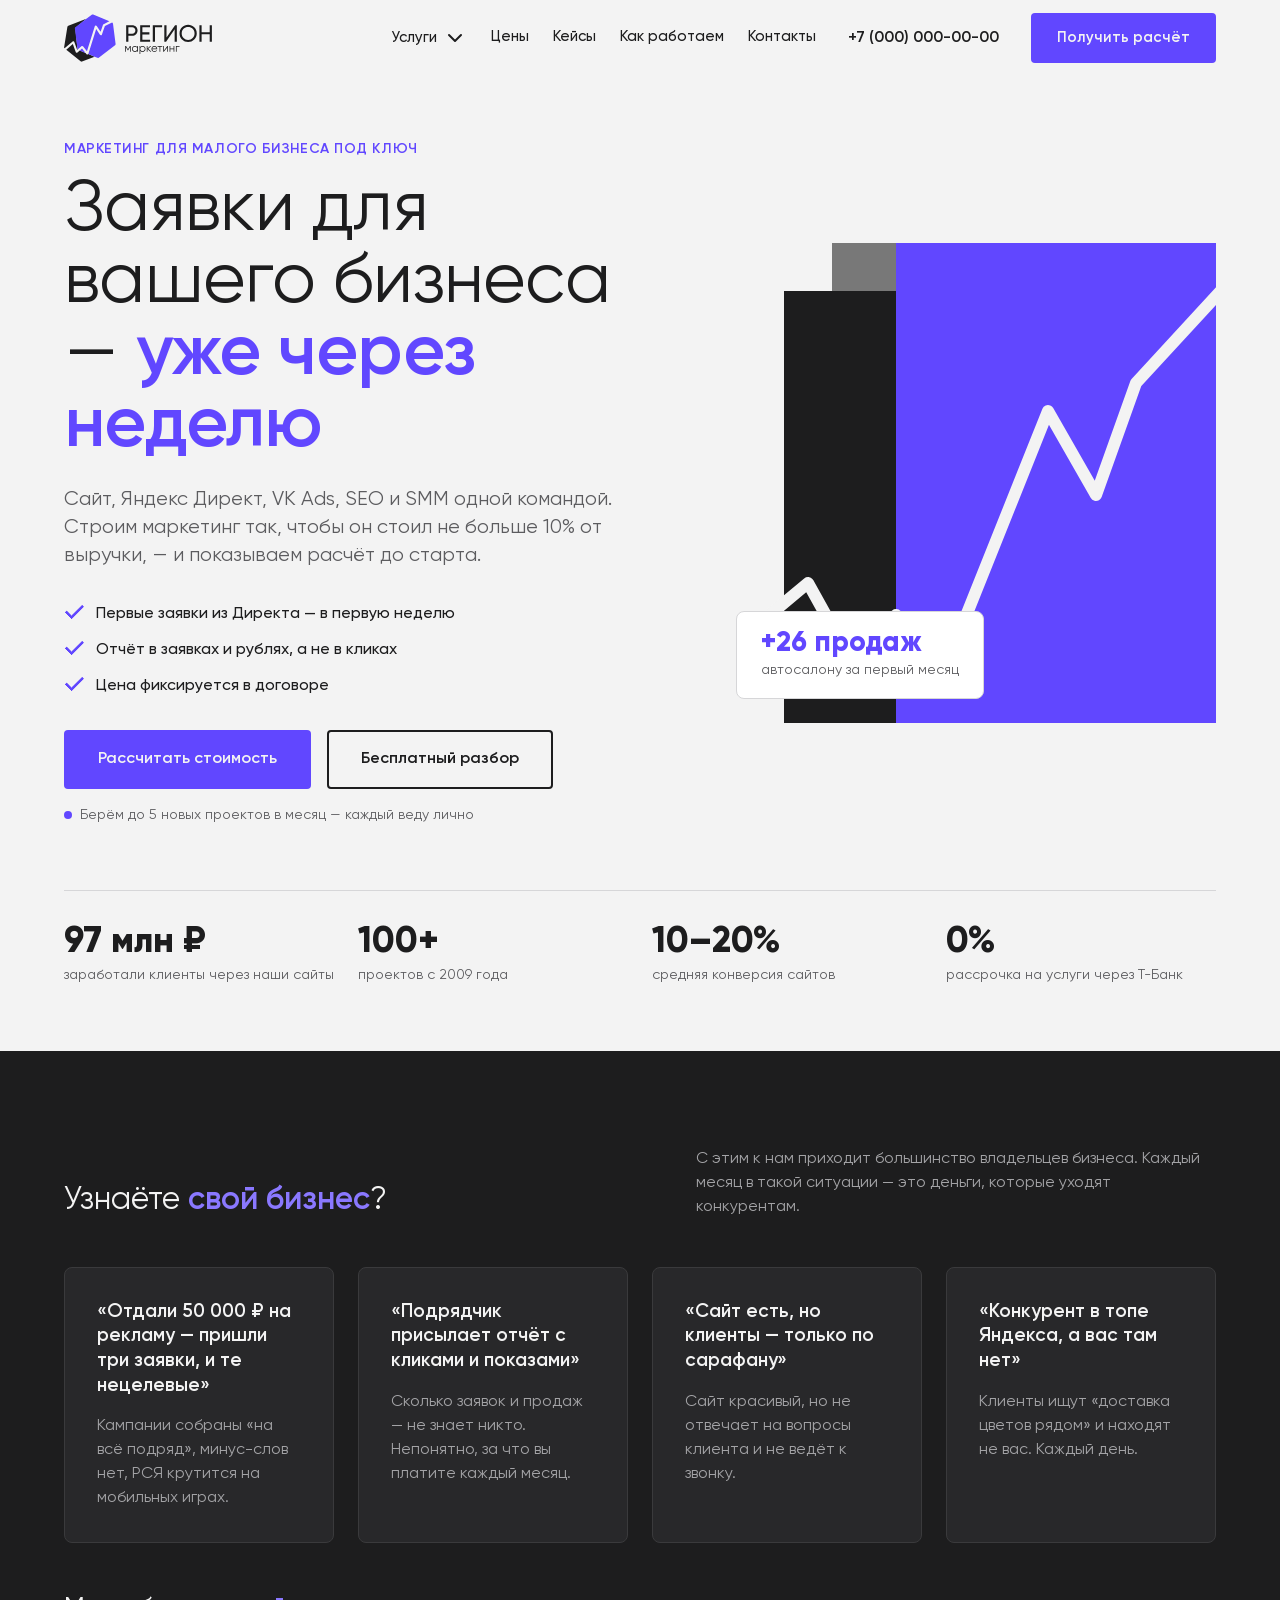
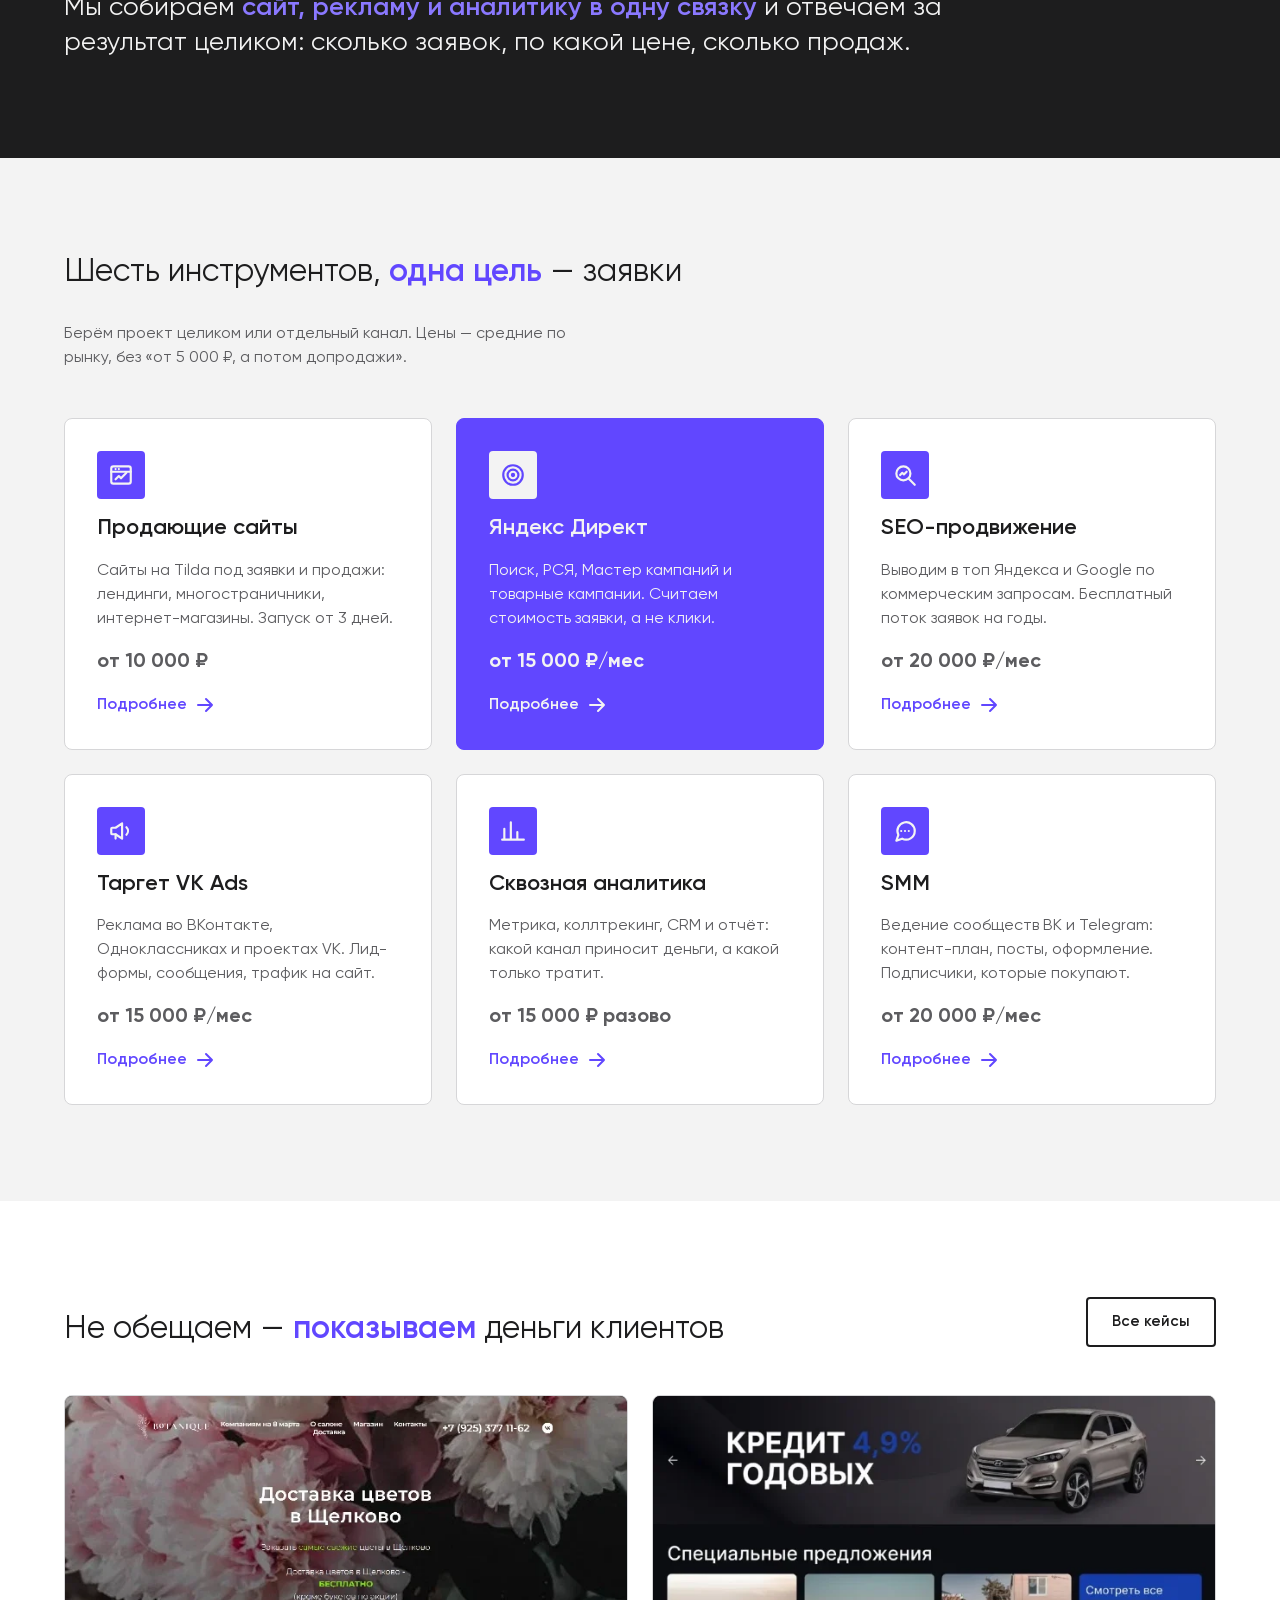
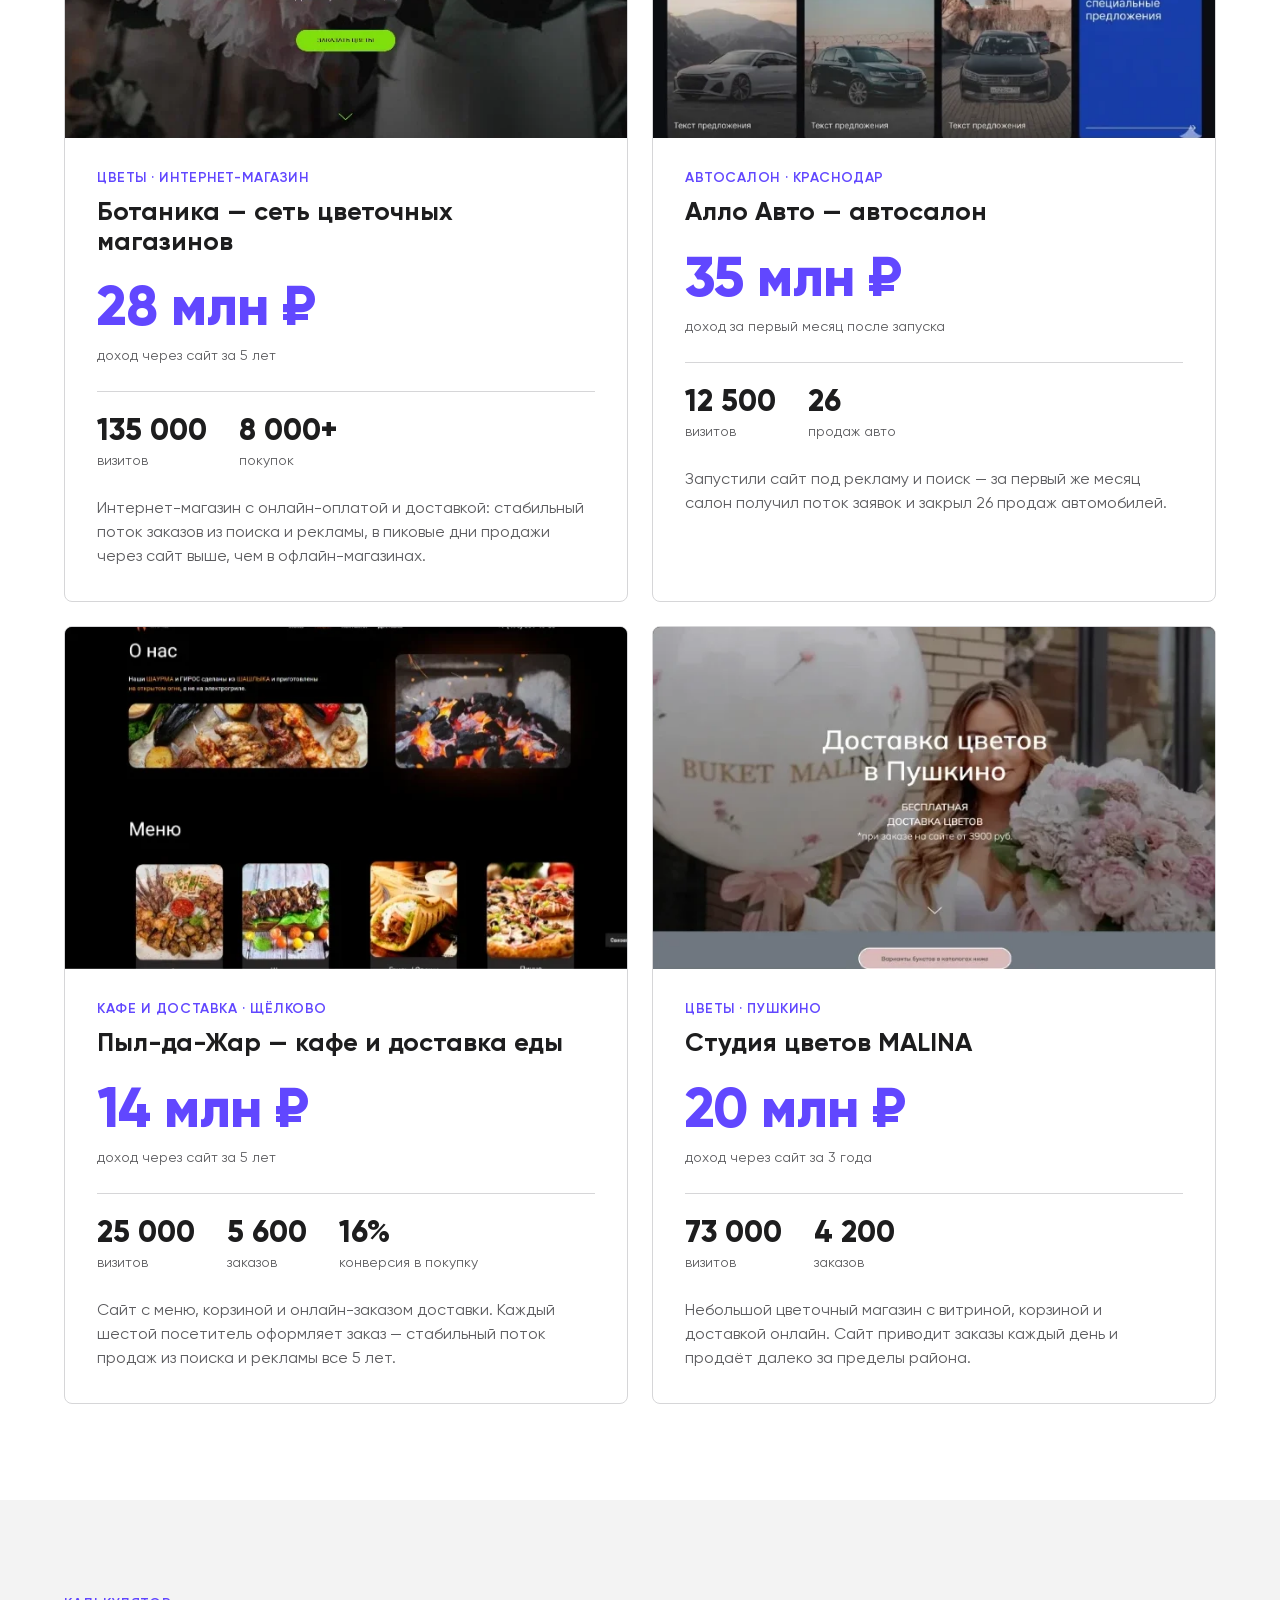
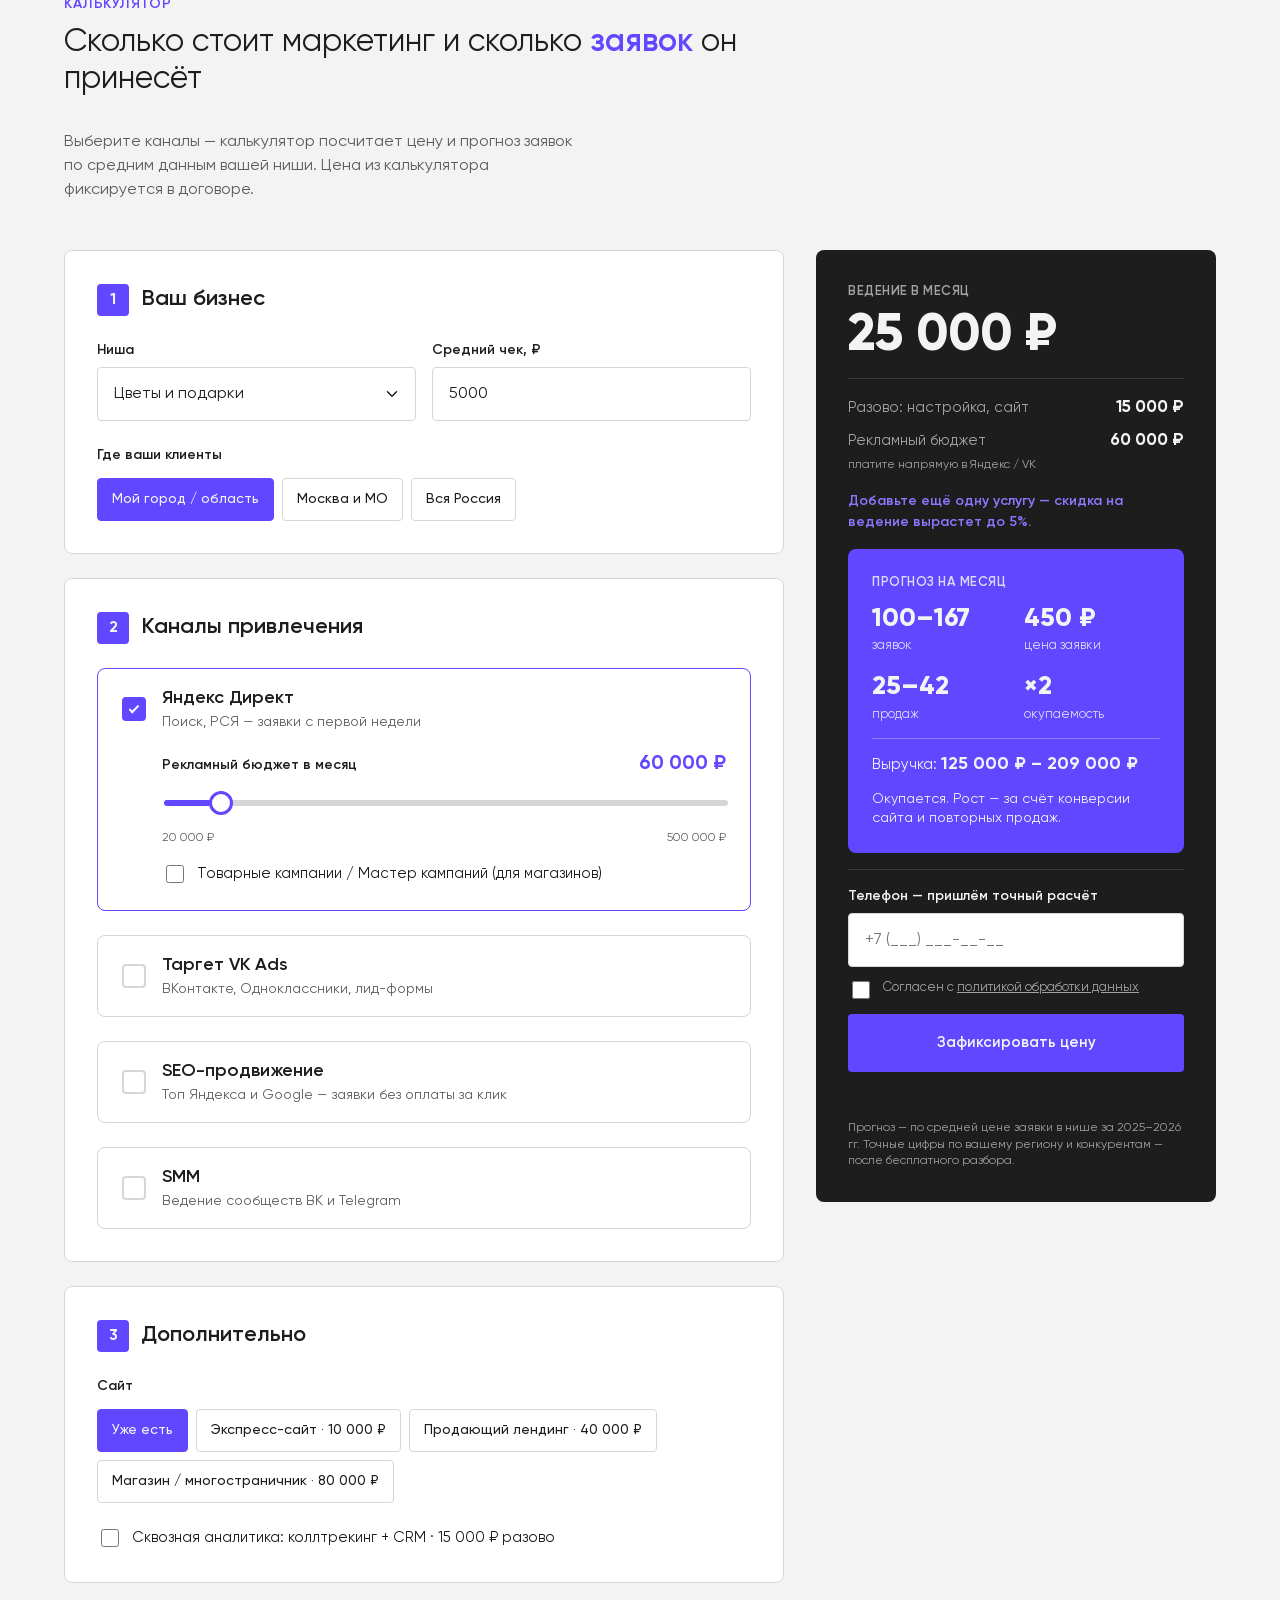
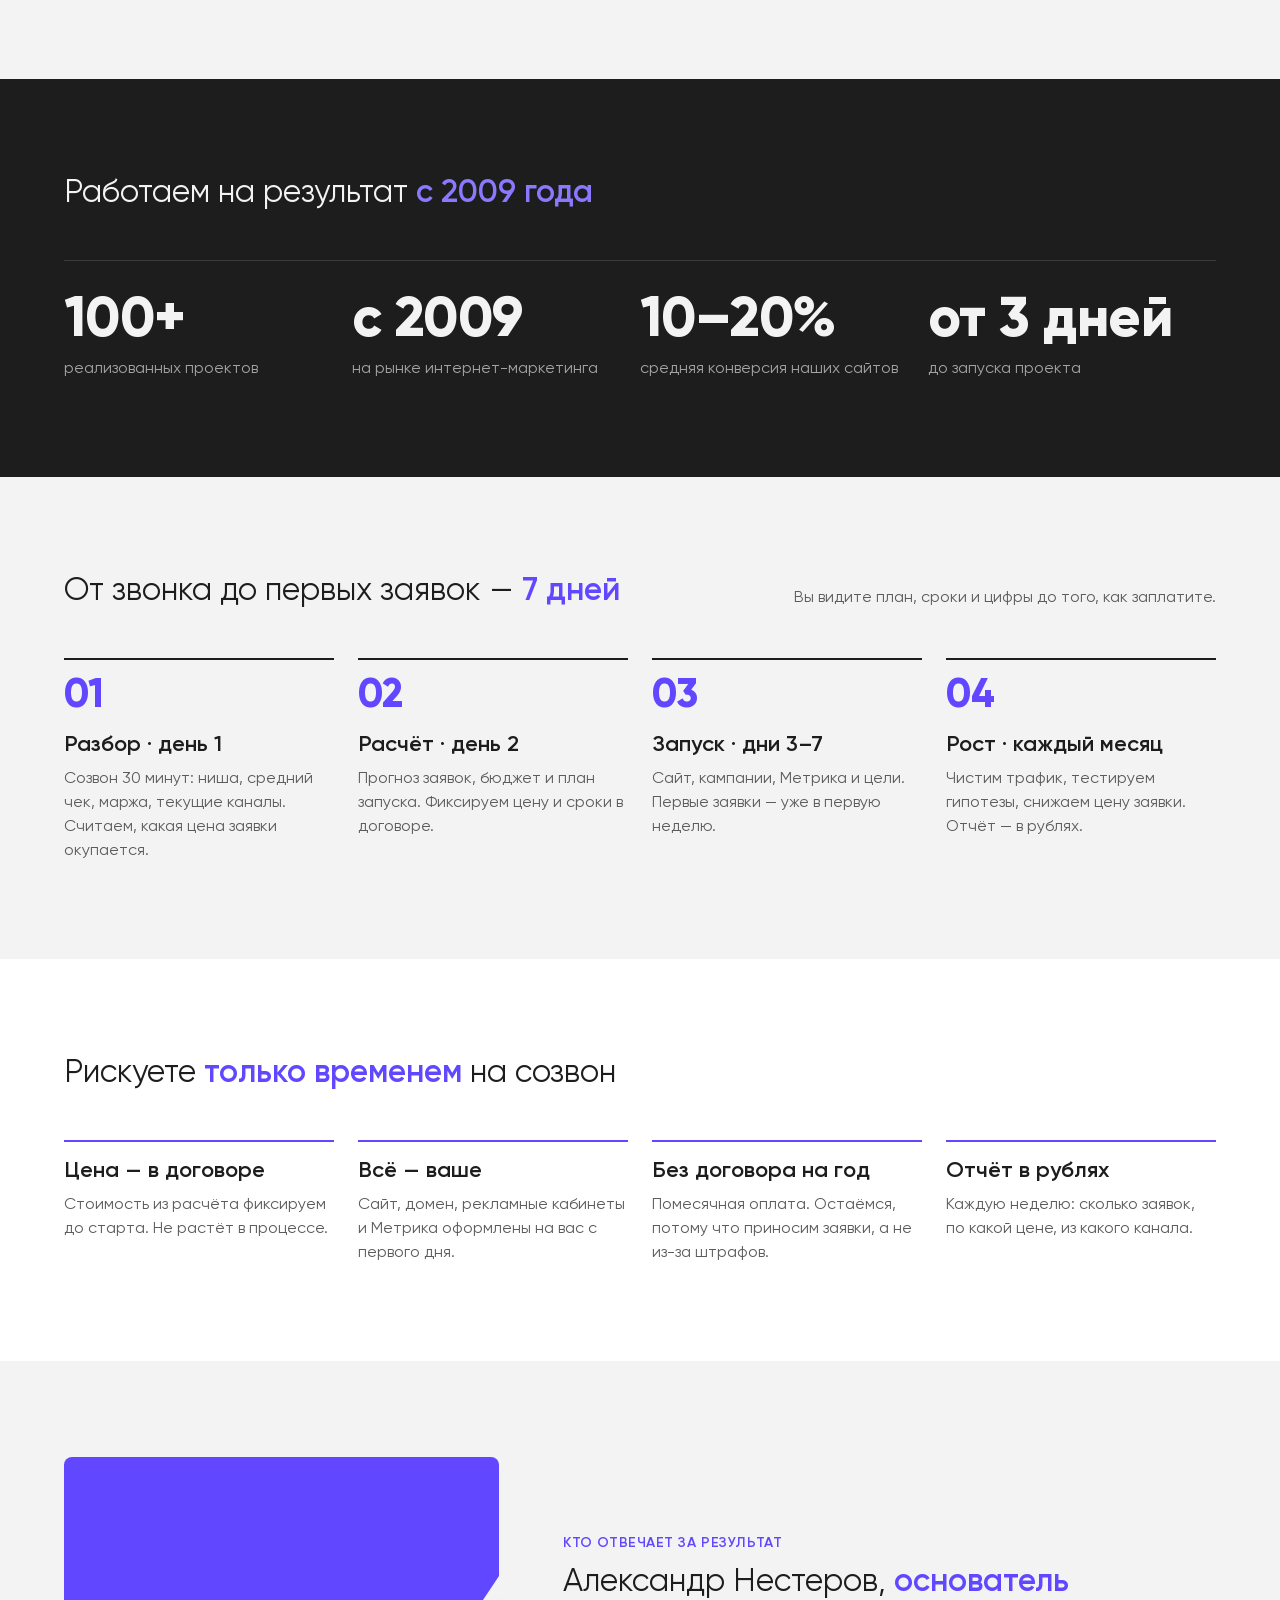
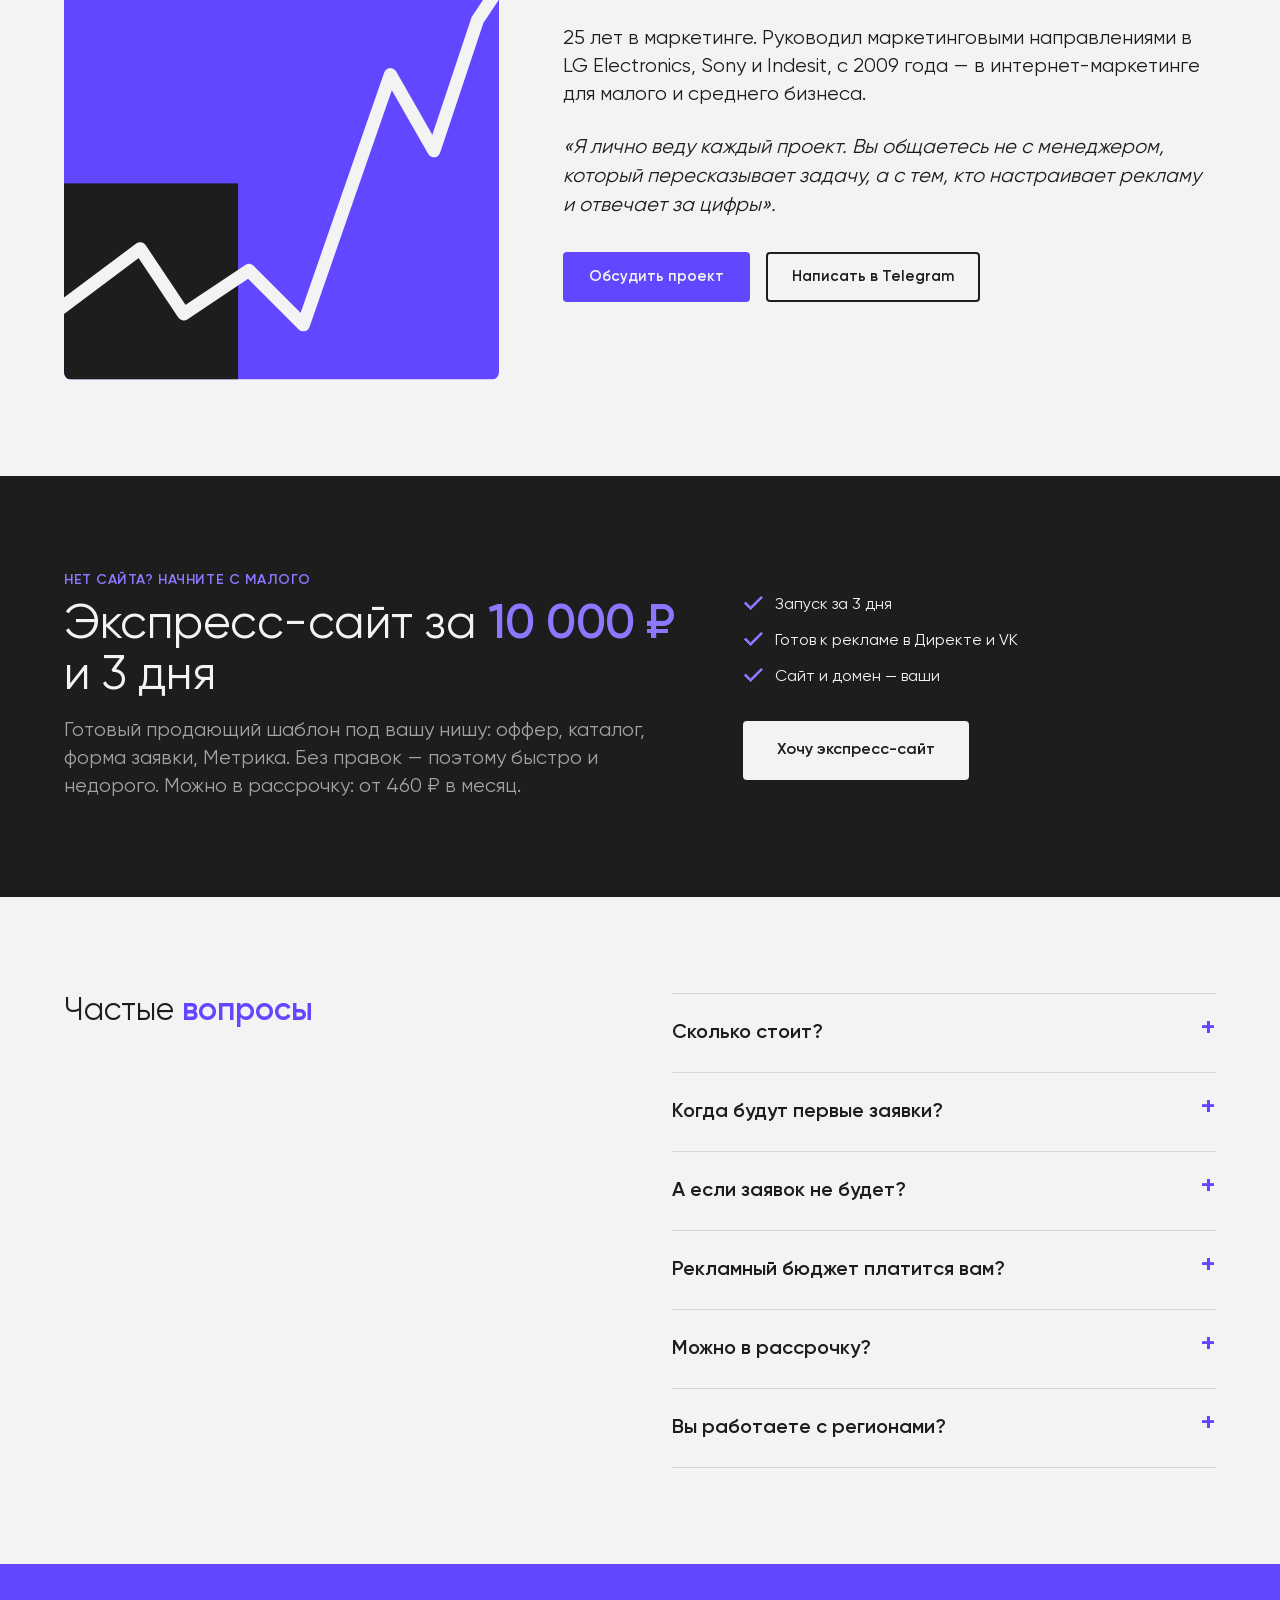
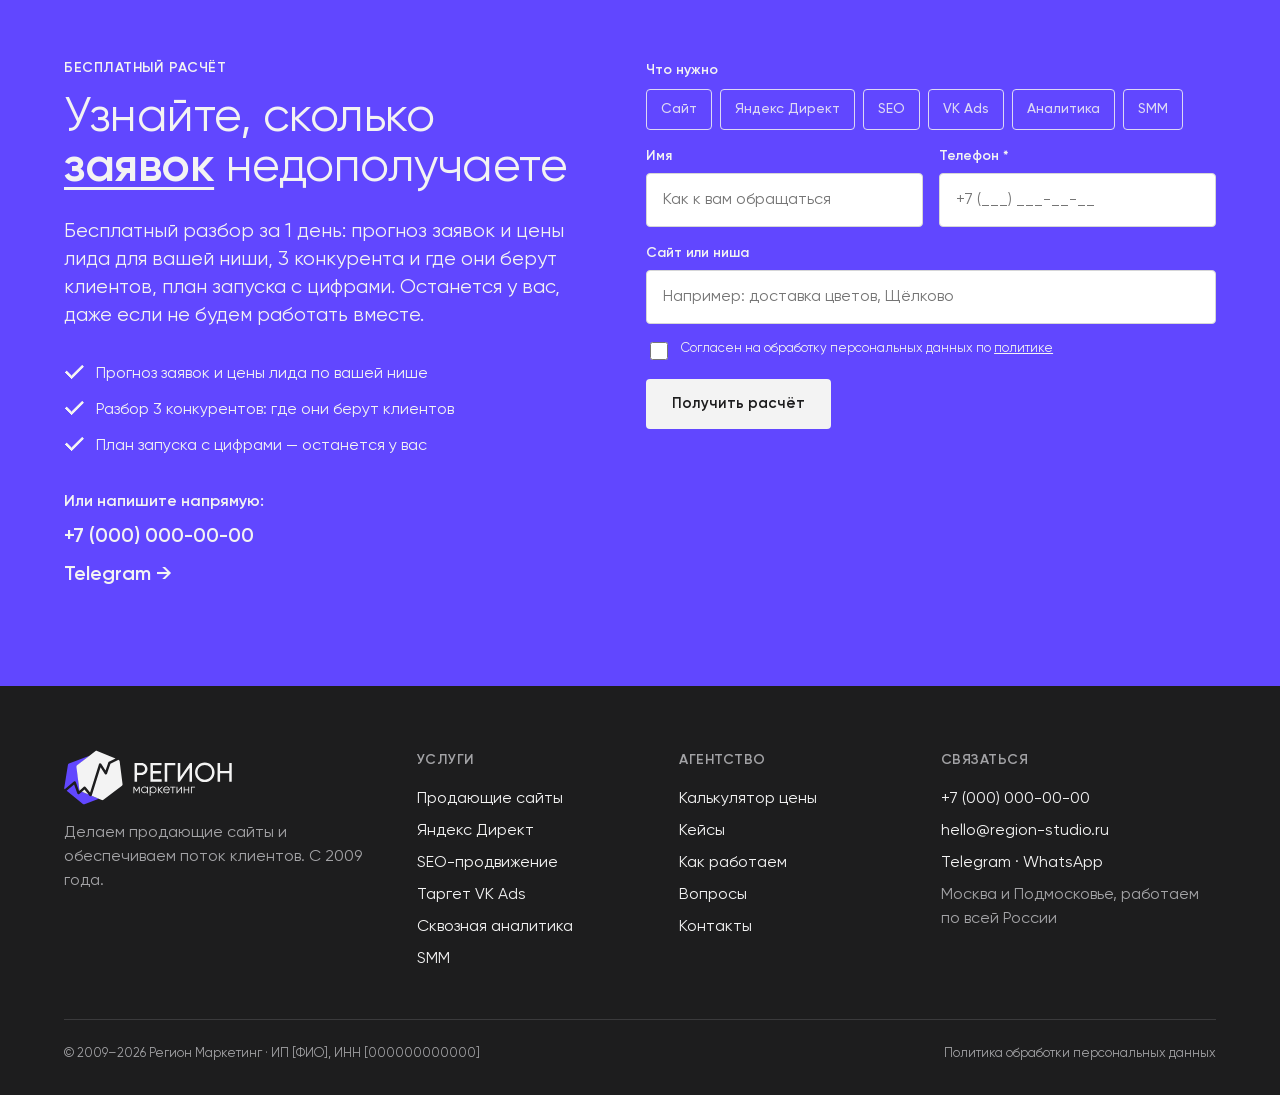
==== commit b977c3a2: "Калькулятор стоимости и продающая главная - Калькулятор: Директ, VK Ads, SEO, SMM + сайт и аналитика" ====
--- a/region-site/index.html
+++ b/region-site/index.html
@@ -3,13 +3,13 @@
 <head>
 <meta charset="utf-8">
 <meta name="viewport" content="width=device-width, initial-scale=1">
-<title>Регион Маркетинг — продающие сайты, Яндекс Директ, SEO и VK Ads</title>
-<meta name="description" content="Агентство интернет-маркетинга «Регион Маркетинг»: продающие сайты на Tilda, Яндекс Директ, SEO, VK Ads, SMM и сквозная аналитика. 100+ проектов с 2009 года. Бесплатный расчёт заявок.">
+<title>Регион Маркетинг — заявки для малого бизнеса: сайты, Яндекс Директ, SEO, VK Ads, SMM</title>
+<meta name="description" content="Маркетинг для малого бизнеса под ключ: сайт, Яндекс Директ, VK Ads, SEO и SMM. Калькулятор стоимости и прогноз заявок. 97 млн ₽ дохода клиентов, 100+ проектов с 2009 года.">
 
 <link rel="canonical" href="https://region-studio.ru/">
 <meta property="og:type" content="website">
-<meta property="og:title" content="Регион Маркетинг — продающие сайты, Яндекс Директ, SEO и VK Ads">
-<meta property="og:description" content="Агентство интернет-маркетинга «Регион Маркетинг»: продающие сайты на Tilda, Яндекс Директ, SEO, VK Ads, SMM и сквозная аналитика. 100+ проектов с 2009 года. Бесплатный расчёт заявок.">
+<meta property="og:title" content="Регион Маркетинг — заявки для малого бизнеса: сайты, Яндекс Директ, SEO, VK Ads, SMM">
+<meta property="og:description" content="Маркетинг для малого бизнеса под ключ: сайт, Яндекс Директ, VK Ads, SEO и SMM. Калькулятор стоимости и прогноз заявок. 97 млн ₽ дохода клиентов, 100+ проектов с 2009 года.">
 <meta property="og:url" content="https://region-studio.ru/">
 <meta property="og:locale" content="ru_RU">
 <meta name="theme-color" content="#6147ff">
@@ -26,6 +26,7 @@
     <a class="header__logo" href="index.html" aria-label="Регион Маркетинг — на главную"><img src="assets/img/logo-light.svg" alt="Регион Маркетинг" width="150" height="48"></a>
     <nav class="nav" aria-label="Основное меню">
       <div class="nav__drop"><button type="button" aria-expanded="false" aria-haspopup="true">Услуги <svg class="icon" viewBox="0 0 24 24" aria-hidden="true"><path d="m6 9 6 6 6-6"/></svg></button><div class="nav__menu"><a href="sites.html">Продающие сайты</a><a href="direct.html">Яндекс Директ</a><a href="seo.html">SEO-продвижение</a><a href="vk-ads.html">Таргет VK Ads</a><a href="analytics.html">Сквозная аналитика</a><a href="smm.html">SMM</a></div></div>
+      <a href="calculator.html">Цены</a>
       <a href="cases.html">Кейсы</a>
       <a href="index.html#process">Как работаем</a>
       <a href="contacts.html">Контакты</a>
@@ -37,6 +38,7 @@
 </header>
 <nav class="mobile-nav" aria-label="Мобильное меню">
   <a href="sites.html">Продающие сайты</a><a href="direct.html">Яндекс Директ</a><a href="seo.html">SEO-продвижение</a><a href="vk-ads.html">Таргет VK Ads</a><a href="analytics.html">Сквозная аналитика</a><a href="smm.html">SMM</a>
+  <a href="calculator.html">Калькулятор цены</a>
   <a href="cases.html">Кейсы</a>
   <a href="contacts.html">Контакты</a>
   <a href="tel:+70000000000">+7 (000) 000-00-00</a>
@@ -46,18 +48,19 @@
 <section class="hero">
   <div class="container hero__grid">
     <div>
-      <p class="label">Агентство интернет-маркетинга</p>
-      <h1 class="rg-headline display">Делаем <em>продающие сайты</em> и обеспечиваем поток клиентов</h1>
-      <p class="lead">Сайт, реклама в Яндексе и VK, SEO и аналитика — одной командой и под одну цель: заявки по понятной цене. Отчитываемся в рублях, а не в кликах.</p>
+      <p class="label">Маркетинг для малого бизнеса под ключ</p>
+      <h1 class="rg-headline display">Заявки для вашего бизнеса — <em>уже через неделю</em></h1>
+      <p class="lead">Сайт, Яндекс Директ, VK Ads, SEO и SMM одной командой. Строим маркетинг так, чтобы он стоил не больше 10% от выручки, — и показываем расчёт до старта.</p>
+      <ul class="checks hero__checks">
+        <li>Первые заявки из Директа — в первую неделю</li>
+        <li>Отчёт в заявках и рублях, а не в кликах</li>
+        <li>Цена фиксируется в договоре</li>
+      </ul>
       <div class="btn-row">
-        <a class="rg-btn rg-btn--primary" href="#lead" data-open-lead>Получить расчёт</a>
-        <a class="rg-btn rg-btn--secondary" href="#cases">Смотреть кейсы</a>
+        <a class="rg-btn rg-btn--primary rg-btn--lg" href="#calculator">Рассчитать стоимость</a>
+        <a class="rg-btn rg-btn--secondary rg-btn--lg" href="#lead" data-open-lead>Бесплатный разбор</a>
       </div>
-      <div class="hero__facts">
-        <div><b>97 млн ₽</b><span>дохода клиентов через наши сайты</span></div>
-        <div><b>100+</b><span>проектов</span></div>
-        <div><b>с 2009</b><span>года на рынке</span></div>
-      </div>
+      <p class="hero__slots">Берём до 5 новых проектов в месяц — каждый веду лично</p>
     </div>
     <div class="hero__art" aria-hidden="true">
   <svg viewBox="0 0 480 480" preserveAspectRatio="xMidYMid slice">
@@ -66,54 +69,80 @@
     <rect x="160" y="0" width="320" height="480" fill="#6147ff"/>
     <polyline class="growth" stroke="#f3f3f3" points="0,400 72,340 112,412 160,372 208,428 312,168 360,252 400,140 492,40"/>
   </svg>
+  <div class="hero__badge"><b>+26 продаж</b><span>автосалону за первый месяц</span></div>
 </div>
   </div>
-</section>
-
-<section class="section section--raised" id="services">
+  <div class="container">
+    <div class="proof">
+      <div><b>97 млн ₽</b><span>заработали клиенты через наши сайты</span></div>
+      <div><b>100+</b><span>проектов с 2009 года</span></div>
+      <div><b>10–20%</b><span>средняя конверсия сайтов</span></div>
+      <div><b>0%</b><span>рассрочка на услуги через Т-Банк</span></div>
+    </div>
+  </div>
+</section>
+
+<section class="section section--ink">
+  <div class="container">
+    <div class="section__head">
+      <h2 class="rg-headline h2">Узнаёте <em>свой бизнес</em>?</h2>
+      <p class="muted">С этим к нам приходит большинство владельцев бизнеса. Каждый месяц в такой ситуации — это деньги, которые уходят конкурентам.</p>
+    </div>
+    <div class="grid grid--4 pains"><div class="card pain"><h3 class="h3">«Отдали 50 000 ₽ на рекламу — пришли три заявки, и те нецелевые»</h3><p class="muted">Кампании собраны «на всё подряд», минус-слов нет, РСЯ крутится на мобильных играх.</p></div><div class="card pain"><h3 class="h3">«Подрядчик присылает отчёт с кликами и показами»</h3><p class="muted">Сколько заявок и продаж — не знает никто. Непонятно, за что вы платите каждый месяц.</p></div><div class="card pain"><h3 class="h3">«Сайт есть, но клиенты — только по сарафану»</h3><p class="muted">Сайт красивый, но не отвечает на вопросы клиента и не ведёт к звонку.</p></div><div class="card pain"><h3 class="h3">«Конкурент в топе Яндекса, а вас там нет»</h3><p class="muted">Клиенты ищут «доставка цветов рядом» и находят не вас. Каждый день.</p></div></div>
+    <p class="pains__answer">Мы собираем <b>сайт, рекламу и аналитику в одну связку</b> и отвечаем за результат целиком: сколько заявок, по какой цене, сколько продаж.</p>
+  </div>
+</section>
+
+<section class="section" id="services">
   <div class="container">
     <div class="section__head">
       <h2 class="rg-headline h2">Шесть инструментов, <em>одна цель</em> — заявки</h2>
-      <p class="muted">Берём проект целиком или отдельный канал. Каждый инструмент настраиваем на цифру: стоимость заявки и продажи.</p>
-    </div>
-    <div class="grid grid--3"><a class="card service service--featured" href="sites.html">
+      <p class="muted">Берём проект целиком или отдельный канал. Цены — средние по рынку, без «от 5 000 ₽, а потом допродажи».</p>
+    </div>
+    <div class="grid grid--3"><a class="card service" href="sites.html">
       <span class="service__icon"><svg class="icon" viewBox="0 0 24 24" aria-hidden="true"><rect x="3" y="4" width="18" height="16" rx="2"/><path d="M3 9h18M7 6.5h.01M10 6.5h.01"/><path d="M7 16l3-3 2 2 5-5"/></svg></span>
       <h3 class="h3">Продающие сайты</h3>
       <p>Сайты на Tilda под заявки и продажи: лендинги, многостраничники, интернет-магазины. Запуск от 3 дней.</p>
-      <span class="service__more">Подробнее <svg class="icon" viewBox="0 0 24 24" aria-hidden="true"><path d="M5 12h14M13 6l6 6-6 6"/></svg></span>
-    </a><a class="card service" href="direct.html">
+      <p class="service__price">от 10 000 ₽</p>
+      <span class="service__more">Подробнее <svg class="icon" viewBox="0 0 24 24" aria-hidden="true"><path d="M5 12h14M13 6l6 6-6 6"/></svg></span>
+    </a><a class="card service service--featured" href="direct.html">
       <span class="service__icon"><svg class="icon" viewBox="0 0 24 24" aria-hidden="true"><circle cx="12" cy="12" r="9"/><circle cx="12" cy="12" r="5"/><circle cx="12" cy="12" r="1"/></svg></span>
       <h3 class="h3">Яндекс Директ</h3>
       <p>Поиск, РСЯ, Мастер кампаний и товарные кампании. Считаем стоимость заявки, а не клики.</p>
+      <p class="service__price">от 15 000 ₽/мес</p>
       <span class="service__more">Подробнее <svg class="icon" viewBox="0 0 24 24" aria-hidden="true"><path d="M5 12h14M13 6l6 6-6 6"/></svg></span>
     </a><a class="card service" href="seo.html">
       <span class="service__icon"><svg class="icon" viewBox="0 0 24 24" aria-hidden="true"><circle cx="10.5" cy="10.5" r="6.5"/><path d="M15.5 15.5 21 21"/><path d="M7.5 12l2-2 1.5 1.5 2.5-2.5"/></svg></span>
       <h3 class="h3">SEO-продвижение</h3>
       <p>Выводим в топ Яндекса и Google по коммерческим запросам. Бесплатный поток заявок на годы.</p>
+      <p class="service__price">от 20 000 ₽/мес</p>
       <span class="service__more">Подробнее <svg class="icon" viewBox="0 0 24 24" aria-hidden="true"><path d="M5 12h14M13 6l6 6-6 6"/></svg></span>
     </a><a class="card service" href="vk-ads.html">
       <span class="service__icon"><svg class="icon" viewBox="0 0 24 24" aria-hidden="true"><path d="M3 10v4a1 1 0 0 0 1 1h3l6 4V5L7 9H4a1 1 0 0 0-1 1z"/><path d="M17 8.5a5 5 0 0 1 0 7M7 15v4"/></svg></span>
       <h3 class="h3">Таргет VK Ads</h3>
       <p>Реклама во ВКонтакте, Одноклассниках и проектах VK. Лид-формы, сообщения, трафик на сайт.</p>
+      <p class="service__price">от 15 000 ₽/мес</p>
       <span class="service__more">Подробнее <svg class="icon" viewBox="0 0 24 24" aria-hidden="true"><path d="M5 12h14M13 6l6 6-6 6"/></svg></span>
     </a><a class="card service" href="analytics.html">
       <span class="service__icon"><svg class="icon" viewBox="0 0 24 24" aria-hidden="true"><path d="M4 20V10M10 20V4M16 20v-7M22 20H2"/></svg></span>
       <h3 class="h3">Сквозная аналитика</h3>
       <p>Метрика, коллтрекинг, CRM и отчёт: какой канал приносит деньги, а какой только тратит.</p>
+      <p class="service__price">от 15 000 ₽ разово</p>
       <span class="service__more">Подробнее <svg class="icon" viewBox="0 0 24 24" aria-hidden="true"><path d="M5 12h14M13 6l6 6-6 6"/></svg></span>
     </a><a class="card service" href="smm.html">
       <span class="service__icon"><svg class="icon" viewBox="0 0 24 24" aria-hidden="true"><path d="M21 12a8 8 0 0 1-11.6 7.1L4 21l1.9-5.4A8 8 0 1 1 21 12z"/><path d="M8.5 12h.01M12 12h.01M15.5 12h.01"/></svg></span>
       <h3 class="h3">SMM</h3>
       <p>Ведение сообществ ВК и Telegram: контент-план, посты, оформление. Подписчики, которые покупают.</p>
+      <p class="service__price">от 20 000 ₽/мес</p>
       <span class="service__more">Подробнее <svg class="icon" viewBox="0 0 24 24" aria-hidden="true"><path d="M5 12h14M13 6l6 6-6 6"/></svg></span>
     </a></div>
   </div>
 </section>
 
-<section class="section" id="cases">
+<section class="section section--raised" id="cases">
   <div class="container">
     <div class="section__head">
-      <h2 class="rg-headline h2">Кейсы: <em>деньги</em>, которые сайты заработали клиентам</h2>
+      <h2 class="rg-headline h2">Не обещаем — <em>показываем</em> деньги клиентов</h2>
       <a class="rg-btn rg-btn--secondary" href="cases.html">Все кейсы</a>
     </div>
     <div class="cases"><article class="case">
@@ -160,42 +189,169 @@
   </div>
 </section>
 
+<section class="section" id="calculator">
+  <div class="container">
+    <div class="section__head">
+      <div><p class="label">Калькулятор</p><h2 class="rg-headline h2" style="margin-top:12px">Сколько стоит маркетинг и сколько <em>заявок</em> он принесёт</h2></div>
+      <p class="muted">Выберите каналы — калькулятор посчитает цену и прогноз заявок по средним данным вашей ниши. Цена из калькулятора фиксируется в договоре.</p>
+    </div>
+    <div class="calc" id="calc">
+      <div class="calc__form">
+        <fieldset class="calc-step">
+          <legend><span>1</span> Ваш бизнес</legend>
+          <div class="row2">
+            <div class="field"><label for="c-niche">Ниша</label><select id="c-niche" name="niche"><option value="flowers" selected>Цветы и подарки</option><option value="food">Кафе, доставка еды</option><option value="beauty">Красота, медицина</option><option value="repair">Ремонт, стройка, услуги для дома</option><option value="auto">Авто: продажа и сервис</option><option value="edu">Обучение, курсы</option><option value="realty">Недвижимость</option><option value="b2b">B2B, производство, опт</option><option value="other">Другое</option></select></div>
+            <div class="field"><label for="c-check">Средний чек, ₽</label><input id="c-check" name="check" type="number" min="0" step="500" value="5000" inputmode="numeric"></div>
+          </div>
+          <div class="field"><span class="field__label">Где ваши клиенты</span><div class="opts"><label><input type="radio" name="region" value="local" checked><span>Мой город / область</span></label><label><input type="radio" name="region" value="msk"><span>Москва и МО</span></label><label><input type="radio" name="region" value="rf"><span>Вся Россия</span></label></div></div>
+        </fieldset>
+
+        <fieldset class="calc-step">
+          <legend><span>2</span> Каналы привлечения</legend>
+          <div class="calc-svc" data-svc="direct">
+      <label class="calc-svc__head">
+        <input type="checkbox" name="svc_direct" checked>
+        <span class="calc-svc__check" aria-hidden="true"></span>
+        <span><b>Яндекс Директ</b><small>Поиск, РСЯ — заявки с первой недели</small></span>
+      </label>
+      <div class="calc-svc__opts"><div class="calc-range">
+        <div class="calc-range__top"><label for="c-direct_budget">Рекламный бюджет в месяц</label><output data-out="direct_budget">60 000 ₽</output></div>
+        <input id="c-direct_budget" type="range" name="direct_budget" min="20000" max="500000" step="5000" value="60000">
+        <div class="calc-range__scale"><span>20 000 ₽</span><span>500 000 ₽</span></div>
+      </div><label class="tick"><input type="checkbox" name="direct_shop"><span>Товарные кампании / Мастер кампаний (для магазинов)</span></label></div>
+    </div>
+          <div class="calc-svc" data-svc="vk-ads">
+      <label class="calc-svc__head">
+        <input type="checkbox" name="svc_vk">
+        <span class="calc-svc__check" aria-hidden="true"></span>
+        <span><b>Таргет VK Ads</b><small>ВКонтакте, Одноклассники, лид-формы</small></span>
+      </label>
+      <div class="calc-svc__opts"><div class="calc-range">
+        <div class="calc-range__top"><label for="c-vk_budget">Рекламный бюджет в месяц</label><output data-out="vk_budget">30 000 ₽</output></div>
+        <input id="c-vk_budget" type="range" name="vk_budget" min="15000" max="300000" step="5000" value="30000">
+        <div class="calc-range__scale"><span>15 000 ₽</span><span>300 000 ₽</span></div>
+      </div></div>
+    </div>
+          <div class="calc-svc" data-svc="seo">
+      <label class="calc-svc__head">
+        <input type="checkbox" name="svc_seo">
+        <span class="calc-svc__check" aria-hidden="true"></span>
+        <span><b>SEO-продвижение</b><small>Топ Яндекса и Google — заявки без оплаты за клик</small></span>
+      </label>
+      <div class="calc-svc__opts"><div class="field"><span class="field__label">Сайт</span><div class="opts"><label><input type="radio" name="seo_size" value="landing"><span>Лендинг</span></label><label><input type="radio" name="seo_size" value="site" checked><span>Сайт до 50 стр.</span></label><label><input type="radio" name="seo_size" value="shop"><span>Интернет-магазин</span></label></div></div></div>
+    </div>
+          <div class="calc-svc" data-svc="smm">
+      <label class="calc-svc__head">
+        <input type="checkbox" name="svc_smm">
+        <span class="calc-svc__check" aria-hidden="true"></span>
+        <span><b>SMM</b><small>Ведение сообществ ВК и Telegram</small></span>
+      </label>
+      <div class="calc-svc__opts"><div class="field"><span class="field__label">Постов в неделю</span><div class="opts"><label><input type="radio" name="smm_posts" value="3" checked><span>3</span></label><label><input type="radio" name="smm_posts" value="5"><span>5</span></label><label><input type="radio" name="smm_posts" value="7"><span>7</span></label></div></div><label class="tick"><input type="checkbox" name="smm_tg"><span>+ Telegram-канал</span></label><label class="tick"><input type="checkbox" name="smm_video"><span>+ Клипы и истории</span></label></div>
+    </div>
+        </fieldset>
+
+        <fieldset class="calc-step">
+          <legend><span>3</span> Дополнительно</legend>
+          <div class="field"><span class="field__label">Сайт</span><div class="opts"><label><input type="radio" name="site" value="none" checked><span>Уже есть</span></label><label><input type="radio" name="site" value="express"><span>Экспресс-сайт · 10 000 ₽</span></label><label><input type="radio" name="site" value="landing"><span>Продающий лендинг · 40 000 ₽</span></label><label><input type="radio" name="site" value="shop"><span>Магазин / многостраничник · 80 000 ₽</span></label></div></div>
+          <label class="tick"><input type="checkbox" name="analytics"><span>Сквозная аналитика: коллтрекинг + CRM · 15 000 ₽ разово</span></label>
+        </fieldset>
+      </div>
+
+      <aside class="calc__sum" aria-live="polite">
+        <p class="calc__sum-label">Ведение в месяц</p>
+        <p class="calc__big" data-r="monthly">0 ₽</p>
+        <dl class="calc__rows">
+          <div data-r="disc-row" hidden><dt>Скидка за пакет</dt><dd data-r="disc"></dd></div>
+          <div><dt>Разово: настройка, сайт</dt><dd data-r="once">0 ₽</dd></div>
+          <div><dt>Рекламный бюджет<br><small>платите напрямую в Яндекс / VK</small></dt><dd data-r="ads">—</dd></div>
+        </dl>
+        <p class="calc__upsell" data-r="upsell"></p>
+        <p class="calc__empty" data-r="empty" hidden>Выберите хотя бы один канал.</p>
+
+        <div class="calc__fc" data-r="forecast">
+          <p class="calc__sum-label">Прогноз на месяц</p>
+          <div class="calc__fc-grid">
+            <div><b data-r="leads">—</b><span>заявок</span></div>
+            <div><b data-r="cpl">—</b><span>цена заявки</span></div>
+            <div><b data-r="sales">—</b><span>продаж</span></div>
+            <div><b data-r="romi">—</b><span>окупаемость</span></div>
+          </div>
+          <p class="calc__rev">Выручка: <b data-r="revenue">—</b></p>
+          <p class="calc__note" data-r="romi-note"></p>
+        </div>
+        <p class="calc__note" data-r="seo-note" hidden>SEO и SMM работают накопительно: первые заявки из поиска — через 2–4 месяца, дальше поток растёт без оплаты за клик.</p>
+
+        <form class="lead-form calc__form-lead" novalidate>
+          <input type="hidden" name="calc" value="">
+          <input type="hidden" name="service[]" value="Калькулятор">
+          <div class="field"><label for="calc-phone">Телефон — пришлём точный расчёт</label><input id="calc-phone" name="phone" type="tel" autocomplete="tel" inputmode="tel" placeholder="+7 (___) ___-__-__" required></div>
+          <input class="hp" type="text" name="website" tabindex="-1" autocomplete="off" aria-hidden="true">
+          <label class="consent"><input type="checkbox" name="consent" required><span>Согласен с <a href="privacy.html" target="_blank">политикой обработки данных</a></span></label>
+          <button class="rg-btn rg-btn--primary" type="submit">Зафиксировать цену</button>
+          <p class="form-note" role="status" aria-live="polite"></p>
+        </form>
+        <p class="calc__fine">Прогноз — по средней цене заявки в нише за 2025–2026 гг. Точные цифры по вашему региону и конкурентам — после бесплатного разбора.</p>
+      </aside>
+    </div>
+  </div>
+</section>
+
 <section class="section section--ink">
   <div class="container">
+    <div class="section__head"><h2 class="rg-headline h2">Работаем на результат <em>с 2009 года</em></h2></div>
+    <div class="stats"><div><b>100+</b><span>реализованных проектов</span></div><div><b>с 2009</b><span>на рынке интернет-маркетинга</span></div><div><b>10–20%</b><span>средняя конверсия наших сайтов</span></div><div><b>от 3 дней</b><span>до запуска проекта</span></div></div>
+  </div>
+</section>
+
+<section class="section" id="process">
+  <div class="container">
     <div class="section__head">
-      <h2 class="rg-headline h2">Работаем на результат <em>с 2009 года</em></h2>
-    </div>
-    <div class="stats"><div><b>100+</b><span>реализованных проектов</span></div><div><b>с 2009</b><span>на рынке интернет-маркетинга</span></div><div><b>10–20%</b><span>средняя конверсия наших сайтов</span></div><div><b>от 3 дней</b><span>до запуска проекта</span></div></div>
-  </div>
-</section>
-
-<section class="section" id="process">
-  <div class="container">
-    <div class="section__head">
-      <h2 class="rg-headline h2">Как работаем: <em>от заявки до продаж</em></h2>
-      <p class="muted">Прозрачно на каждом шаге: вы видите план, сроки и цифры до старта.</p>
+      <h2 class="rg-headline h2">От звонка до первых заявок — <em>7 дней</em></h2>
+      <p class="muted">Вы видите план, сроки и цифры до того, как заплатите.</p>
     </div>
     <ol class="steps">
-      <li><h3 class="h3">Разбор</h3><p>Созвон 30 минут: ниша, средний чек, маржа, текущие каналы. Считаем, какая цена заявки окупается.</p></li>
-      <li><h3 class="h3">Расчёт и план</h3><p>За 1 день — прогноз заявок, бюджет и план запуска. Фиксируем сроки и стоимость в договоре.</p></li>
-      <li><h3 class="h3">Запуск</h3><p>Сайт — от 3 дней, реклама — от 2 дней после согласования. Сразу ставим Метрику и цели.</p></li>
-      <li><h3 class="h3">Рост</h3><p>Еженедельно чистим трафик и тестируем гипотезы. Раз в месяц — отчёт: заявки, цена лида, продажи.</p></li>
+      <li><h3 class="h3">Разбор · день 1</h3><p>Созвон 30 минут: ниша, средний чек, маржа, текущие каналы. Считаем, какая цена заявки окупается.</p></li>
+      <li><h3 class="h3">Расчёт · день 2</h3><p>Прогноз заявок, бюджет и план запуска. Фиксируем цену и сроки в договоре.</p></li>
+      <li><h3 class="h3">Запуск · дни 3–7</h3><p>Сайт, кампании, Метрика и цели. Первые заявки — уже в первую неделю.</p></li>
+      <li><h3 class="h3">Рост · каждый месяц</h3><p>Чистим трафик, тестируем гипотезы, снижаем цену заявки. Отчёт — в рублях.</p></li>
     </ol>
   </div>
 </section>
 
 <section class="section section--raised">
-  <div class="container split">
+  <div class="container">
+    <div class="section__head"><h2 class="rg-headline h2">Рискуете <em>только временем</em> на созвон</h2></div>
+    <div class="grid grid--4"><div class="guar"><h3 class="h3">Цена — в договоре</h3><p class="muted">Стоимость из расчёта фиксируем до старта. Не растёт в процессе.</p></div><div class="guar"><h3 class="h3">Всё — ваше</h3><p class="muted">Сайт, домен, рекламные кабинеты и Метрика оформлены на вас с первого дня.</p></div><div class="guar"><h3 class="h3">Без договора на год</h3><p class="muted">Помесячная оплата. Остаёмся, потому что приносим заявки, а не из-за штрафов.</p></div><div class="guar"><h3 class="h3">Отчёт в рублях</h3><p class="muted">Каждую неделю: сколько заявок, по какой цене, из какого канала.</p></div></div>
+  </div>
+</section>
+
+<section class="section">
+  <div class="container founder">
+    <div class="founder__img" aria-hidden="true">
+      <svg viewBox="0 0 400 480" preserveAspectRatio="xMidYMid slice"><rect width="400" height="480" fill="#6147ff"/><rect x="0" y="300" width="160" height="180" fill="#1d1d1e"/><polyline class="growth" stroke="#f3f3f3" points="-10,420 70,360 110,420 170,380 220,430 300,200 340,270 380,150 420,90"/></svg>
+      <!-- [заменить на фото: <img src="assets/img/founder.jpg" alt="Александр Нестеров"> ] -->
+    </div>
     <div>
-      <h2 class="rg-headline h2">Почему с нами <em>выгоднее</em>, чем со штатным маркетологом</h2>
-    </div>
-    <ul class="checks">
-      <li><b>Один ответственный за весь путь клиента.</b> Сайт, реклама и аналитика не спорят между собой, кто виноват в падении заявок.</li>
-      <li><b>Считаем в деньгах.</b> Метрика, цели и коллтрекинг с первого дня — видно, какой канал окупается.</li>
-      <li><b>Быстрый запуск.</b> Сайт от 3 дней, первые заявки из Директа — в первую неделю.</li>
-      <li><b>Сайт — ваш актив.</b> Домен, аккаунты и доступы оформлены на вас.</li>
-      <li><b>Опыт в локальном бизнесе.</b> Цветы, доставка еды, автосалоны, услуги — знаем, как продавать в регионах.</li>
-    </ul>
+      <p class="label">Кто отвечает за результат</p>
+      <h2 class="rg-headline h2" style="margin:12px 0 24px">Александр Нестеров, <em>основатель</em></h2>
+      <p class="lead">25 лет в маркетинге. Руководил маркетинговыми направлениями в LG Electronics, Sony и Indesit, с 2009 года — в интернет-маркетинге для малого и среднего бизнеса.</p>
+      <blockquote class="founder__quote">«Я лично веду каждый проект. Вы общаетесь не с менеджером, который пересказывает задачу, а с тем, кто настраивает рекламу и отвечает за цифры».</blockquote>
+      <div class="btn-row"><a class="rg-btn rg-btn--primary" href="#lead" data-open-lead>Обсудить проект</a><a class="rg-btn rg-btn--secondary" href="https://t.me/USERNAME" target="_blank" rel="noopener">Написать в Telegram</a></div>
+    </div>
+  </div>
+</section>
+
+<section class="section section--ink">
+  <div class="container express">
+    <div>
+      <p class="label">Нет сайта? Начните с малого</p>
+      <h2 class="rg-headline h1" style="margin:12px 0 16px">Экспресс-сайт за <em>10 000 ₽</em> и 3 дня</h2>
+      <p class="lead muted">Готовый продающий шаблон под вашу нишу: оффер, каталог, форма заявки, Метрика. Без правок — поэтому быстро и недорого. Можно в рассрочку: от 460 ₽ в месяц.</p>
+    </div>
+    <div class="express__cta">
+      <ul class="checks"><li>Запуск за 3 дня</li><li>Готов к рекламе в Директе и VK</li><li>Сайт и домен — ваши</li></ul>
+      <a class="rg-btn rg-btn--on-accent rg-btn--lg" href="#lead" data-open-lead data-service="Сайт">Хочу экспресс-сайт</a>
+    </div>
   </div>
 </section>
 
@@ -203,11 +359,12 @@
   <div class="container split">
     <h2 class="rg-headline h2">Частые <em>вопросы</em></h2>
     <div class="faq">
-      <details><summary>Сколько стоит и от чего зависит цена?</summary><p>Стоимость зависит от ниши, региона и объёма работ. Точную сумму и прогноз заявок присылаем после короткого разбора — за 1 рабочий день, бесплатно.</p></details>
+      <details><summary>Сколько стоит?</summary><p>Ведение Директа — от 15 000 ₽/мес, VK Ads — от 15 000 ₽/мес, SEO — от 20 000 ₽/мес, SMM — от 20 000 ₽/мес, сайт — от 10 000 ₽. Точную сумму для вашей ниши покажет <a href="#calculator">калькулятор</a>, а на разборе зафиксируем её в договоре.</p></details>
       <details><summary>Когда будут первые заявки?</summary><p>Из Яндекс Директа и VK Ads — обычно в первую неделю после запуска. SEO — накопительный канал: первые позиции через 2–4 месяца, дальше поток растёт без оплаты за клик.</p></details>
+      <details><summary>А если заявок не будет?</summary><p>До старта считаем прогноз и показываем, на какую цену заявки ориентируемся. Если через месяц цифры хуже прогноза — разбираем причины и перестраиваем кампании без доплат. Договор помесячный: держать вас нечем, кроме результата.</p></details>
+      <details><summary>Рекламный бюджет платится вам?</summary><p>Нет. Бюджет вы пополняете сами в своём кабинете Яндекса или VK — деньги под вашим контролем. Нам платите только за работу.</p></details>
+      <details><summary>Можно в рассрочку?</summary><p>Да, через Т-Банк — без переплаты.</p></details>
       <details><summary>Вы работаете с регионами?</summary><p>Да. Большая часть клиентов — локальный бизнес Подмосковья и регионов: Щёлково, Пушкино, Краснодар. Работаем удалённо по всей России.</p></details>
-      <details><summary>Кому принадлежит сайт и рекламные кабинеты?</summary><p>Вам. Домен, Tilda, кабинеты Директа и VK, Метрика — на вашем аккаунте или с передачей доступов.</p></details>
-      <details><summary>Можно заказать только одну услугу?</summary><p>Да. Но лучший результат даёт связка: сайт + реклама + аналитика — тогда видно, сколько стоит каждая продажа.</p></details>
     </div>
   </div>
 </section>
@@ -215,8 +372,8 @@
   <div class="container cta__grid">
     <div>
       <p class="label">Бесплатный расчёт</p>
-      <h2 class="rg-headline h1" style="margin-top:16px">Посчитаем, сколько <em>заявок</em> даст ваш бюджет</h2>
-      <p class="lead">Оставьте телефон — за 1 рабочий день разберём нишу и конкурентов и пришлём расчёт: сколько стоит заявка и сколько их будет. Бесплатно и без обязательств.</p>
+      <h2 class="rg-headline h1" style="margin-top:16px">Узнайте, сколько <em>заявок</em> недополучаете</h2>
+      <p class="lead">Бесплатный разбор за 1 день: прогноз заявок и цены лида для вашей ниши, 3 конкурента и где они берут клиентов, план запуска с цифрами. Останется у вас, даже если не будем работать вместе.</p>
       <ul class="checks" style="margin-top:32px">
         <li>Прогноз заявок и цены лида по вашей нише</li>
         <li>Разбор 3 конкурентов: где они берут клиентов</li>
@@ -251,7 +408,7 @@
         <p class="muted" style="color:var(--ink-inverse-muted);max-width:300px">Делаем продающие сайты и обеспечиваем поток клиентов. С 2009 года.</p>
       </div>
       <div><h4>Услуги</h4><ul><li><a href="sites.html">Продающие сайты</a></li><li><a href="direct.html">Яндекс Директ</a></li><li><a href="seo.html">SEO-продвижение</a></li><li><a href="vk-ads.html">Таргет VK Ads</a></li><li><a href="analytics.html">Сквозная аналитика</a></li><li><a href="smm.html">SMM</a></li></ul></div>
-      <div><h4>Агентство</h4><ul><li><a href="cases.html">Кейсы</a></li><li><a href="index.html#process">Как работаем</a></li><li><a href="index.html#faq">Вопросы</a></li><li><a href="contacts.html">Контакты</a></li></ul></div>
+      <div><h4>Агентство</h4><ul><li><a href="calculator.html">Калькулятор цены</a></li><li><a href="cases.html">Кейсы</a></li><li><a href="index.html#process">Как работаем</a></li><li><a href="index.html#faq">Вопросы</a></li><li><a href="contacts.html">Контакты</a></li></ul></div>
       <div><h4>Связаться</h4><ul>
         <li><a href="tel:+70000000000">+7 (000) 000-00-00</a></li>
         <li><a href="mailto:hello@region-studio.ru">hello@region-studio.ru</a></li>
@@ -269,8 +426,8 @@
 <dialog class="modal" id="lead-modal" aria-labelledby="modal-title">
   <div class="modal__in">
     <button class="modal__close" type="button" aria-label="Закрыть"><svg class="icon" viewBox="0 0 24 24" aria-hidden="true"><path d="M6 6l12 12M18 6 6 18"/></svg></button>
-    <h2 class="h3" id="modal-title">Получить расчёт</h2>
-    <p class="muted">Перезвоним в течение рабочего часа и за 1 день пришлём прогноз заявок.</p>
+    <h2 class="h3" id="modal-title">Бесплатный разбор вашего маркетинга</h2>
+    <p class="muted">Перезвоним в течение рабочего часа. За 1 день пришлём прогноз заявок, цену лида и план запуска — даже если не будем работать вместе.</p>
     <form class="lead-form" novalidate>
     <fieldset class="chips"><legend>Что нужно</legend><label><input type="checkbox" name="service[]" value="Сайт"><span>Сайт</span></label><label><input type="checkbox" name="service[]" value="Яндекс Директ"><span>Яндекс Директ</span></label><label><input type="checkbox" name="service[]" value="SEO"><span>SEO</span></label><label><input type="checkbox" name="service[]" value="VK Ads"><span>VK Ads</span></label><label><input type="checkbox" name="service[]" value="Аналитика"><span>Аналитика</span></label><label><input type="checkbox" name="service[]" value="SMM"><span>SMM</span></label></fieldset>
     <div class="row2">
@@ -287,5 +444,6 @@
 </dialog>
 <script>window.RG_CONFIG={metrikaId:null,formEndpoint:"send.php",thanksPage:"thanks.html",phone:"+7 (000) 000-00-00",phoneRaw:"+70000000000",telegram:"https://t.me/USERNAME"};</script>
 <script src="assets/js/main.js" defer></script>
+<script>window.RG_PRICES={"direct": {"setup": 15000, "shopExtra": 7000, "fee": [[50000, 15000], [150000, 25000], [300000, 35000], [1000000000, 45000]]}, "vk": {"setup": 12000, "cplRatio": 1.1, "fee": [[50000, 15000], [150000, 22000], [1000000000, 30000]]}, "seo": {"region": {"local": 25000, "msk": 40000, "rf": 55000}, "size": {"landing": 0.8, "site": 1, "shop": 1.4}}, "smm": {"posts": {"3": 20000, "5": 28000, "7": 36000}, "telegram": 8000, "video": 10000, "setup": 8000}, "site": {"none": 0, "express": 10000, "landing": 40000, "shop": 80000}, "analytics": 15000, "bundle": {"0": 0, "1": 0, "2": 0.05, "3": 0.1, "4": 0.15}, "closeRate": 0.25, "niches": {"flowers": {"name": "Цветы и подарки", "cpl": 450}, "food": {"name": "Кафе, доставка еды", "cpl": 350}, "beauty": {"name": "Красота, медицина", "cpl": 700}, "repair": {"name": "Ремонт, стройка, услуги для дома", "cpl": 900}, "auto": {"name": "Авто: продажа и сервис", "cpl": 1200}, "edu": {"name": "Обучение, курсы", "cpl": 800}, "realty": {"name": "Недвижимость", "cpl": 2500}, "b2b": {"name": "B2B, производство, опт", "cpl": 2000}, "other": {"name": "Другое", "cpl": 1000}}, "regions": {"local": {"name": "Мой город / область", "cpl": 1}, "msk": {"name": "Москва и МО", "cpl": 1.35}, "rf": {"name": "Вся Россия", "cpl": 1.15}}};</script><script src="assets/js/calc.js" defer></script>
 </body>
 </html>
--- a/region-site/assets/css/style.css
+++ b/region-site/assets/css/style.css
@@ -299,3 +299,127 @@
 .prose p+p{margin-top:var(--space-3)}
 
 @media (prefers-reduced-motion:reduce){html{scroll-behavior:auto}*{transition:none!important}}
+
+/* ───── продающие блоки ───── */
+.rg-btn--lg{padding:18px 32px;font-size:16px}
+.hero__checks{margin:0 0 var(--space-8)}
+.hero__checks li{font-weight:500}
+.hero__slots{margin-top:var(--space-4);font-size:14px;color:var(--ink-muted);display:flex;align-items:center;gap:8px}
+.hero__slots::before{content:"";width:8px;height:8px;border-radius:50%;background:var(--brand-violet);flex:none;animation:pulse 1.8s infinite}
+@keyframes pulse{0%{box-shadow:0 0 0 0 rgba(97,71,255,.5)}70%{box-shadow:0 0 0 8px rgba(97,71,255,0)}100%{box-shadow:0 0 0 0 rgba(97,71,255,0)}}
+.hero__badge{position:absolute;left:0;bottom:24px;background:var(--surface-raised);border-radius:var(--radius-md);padding:var(--space-4) var(--space-6);border:1px solid var(--line)}
+.hero__badge b{display:block;font-size:28px;font-weight:800;line-height:1.1;color:var(--accent-text)}
+.hero__badge span{font-size:14px;color:var(--ink-muted)}
+.proof{display:grid;grid-template-columns:repeat(4,1fr);gap:var(--space-6);margin-top:var(--space-16);padding-top:var(--space-8);border-top:1px solid var(--line)}
+.proof b{display:block;font-size:clamp(28px,3vw,36px);font-weight:800;line-height:1.1}
+.proof span{font-size:14px;color:var(--ink-muted)}
+@media (max-width:860px){.proof{grid-template-columns:repeat(2,1fr);margin-top:var(--space-12)}}
+.hero{padding-bottom:var(--space-16)}
+
+.pains .card{background:#28282a}
+.pain h3{font-size:19px;line-height:1.3}
+.pains__answer{margin-top:var(--space-12);font-size:clamp(20px,2.4vw,26px);line-height:1.35;max-width:880px}
+.pains__answer b{color:var(--accent-on-ink);font-weight:600}
+
+.service__price{margin-top:auto;font-size:20px;font-weight:700;color:var(--ink)}
+.service--featured .service__price{color:var(--on-accent)}
+.service__more{margin-top:0}
+
+.guar{border-top:2px solid var(--brand-violet);padding-top:var(--space-4)}
+.guar p{margin-top:var(--space-2)}
+
+.founder{display:grid;grid-template-columns:minmax(0,.8fr) 1.2fr;gap:var(--space-16);align-items:center}
+.founder__img{border-radius:var(--radius-md);overflow:hidden;aspect-ratio:5/6}
+.founder__img svg,.founder__img img{width:100%;height:100%;object-fit:cover}
+.founder__quote{margin:var(--space-6) 0 var(--space-8);padding:0;font-size:20px;line-height:1.45;font-style:italic;color:var(--ink)}
+@media (max-width:860px){.founder{grid-template-columns:1fr;gap:var(--space-8)}.founder__img{max-width:360px;aspect-ratio:4/3}}
+
+.express{display:grid;grid-template-columns:1.3fr 1fr;gap:var(--space-16);align-items:center}
+.express__cta{display:grid;gap:var(--space-8);justify-items:start}
+@media (max-width:860px){.express{grid-template-columns:1fr;gap:var(--space-8)}}
+
+.tiers{list-style:none;padding:0;margin:0;display:grid;gap:6px;font-size:15px}
+.tiers b{color:var(--ink)}
+
+/* ───── калькулятор ───── */
+.calc{display:grid;grid-template-columns:1fr 400px;gap:var(--space-8);align-items:start}
+@media (max-width:1000px){.calc{grid-template-columns:1fr}}
+.calc__form{display:grid;gap:var(--space-6)}
+.calc-step{border:1px solid var(--line);border-radius:var(--radius-md);background:var(--surface-raised);padding:var(--space-8);margin:0;display:grid;gap:var(--space-6);min-width:0}
+.section--raised .calc-step{background:var(--surface)}
+@media (max-width:760px){.calc-step{padding:var(--space-6) var(--space-4)}}
+.calc-step legend{float:left;width:100%;padding:0;font-size:22px;font-weight:600;display:flex;align-items:center;gap:var(--space-3)}
+.calc-step legend span{width:32px;height:32px;border-radius:var(--radius-sm);background:var(--brand-violet);color:var(--on-accent);display:grid;place-items:center;font-size:16px;font-weight:700}
+.calc-step legend+*{clear:both}
+.field__label{font-size:14px;font-weight:600;display:block;margin-bottom:6px}
+.calc .row2{display:grid;grid-template-columns:1fr 1fr;gap:var(--space-4)}
+@media (max-width:560px){.calc .row2{grid-template-columns:1fr}}
+.field select{appearance:none;background:#fff url("data:image/svg+xml,%3Csvg xmlns='http://www.w3.org/2000/svg' viewBox='0 0 24 24' fill='none' stroke='%231d1d1e' stroke-width='2' stroke-linecap='round'%3E%3Cpath d='m6 9 6 6 6-6'/%3E%3C/svg%3E") no-repeat right 14px center/18px;padding-right:40px}
+
+.opts{display:flex;flex-wrap:wrap;gap:var(--space-2)}
+.opts label{cursor:pointer;position:relative}
+.opts input{position:absolute;opacity:0;pointer-events:none}
+.opts span{display:inline-block;padding:10px 14px;border:1px solid var(--line);border-radius:var(--radius-sm);font-size:14px;font-weight:500;background:#fff;transition:border-color .15s}
+.opts label:hover span{border-color:var(--brand-violet)}
+.opts input:checked+span{background:var(--brand-violet);border-color:var(--brand-violet);color:var(--on-accent)}
+.opts input:focus-visible+span{outline:2px solid var(--focus-ring);outline-offset:2px}
+
+.calc-svc{border:1px solid var(--line);border-radius:var(--radius-md);background:#fff;transition:border-color .15s}
+.calc-svc.is-on{border-color:var(--brand-violet)}
+.calc-svc__head{display:flex;gap:var(--space-4);align-items:center;padding:var(--space-4) var(--space-6);cursor:pointer}
+.calc-svc__head input{position:absolute;opacity:0;pointer-events:none}
+.calc-svc__check{width:24px;height:24px;border:2px solid var(--line);border-radius:var(--radius-sm);flex:none;display:grid;place-items:center;transition:all .15s}
+.calc-svc__head input:checked+.calc-svc__check{background:var(--brand-violet);border-color:var(--brand-violet)}
+.calc-svc__head input:checked+.calc-svc__check::after{content:"";width:10px;height:5px;border-left:2.5px solid #fff;border-bottom:2.5px solid #fff;transform:rotate(-45deg) translate(1px,-1px)}
+.calc-svc__head input:focus-visible+.calc-svc__check{outline:2px solid var(--focus-ring);outline-offset:2px}
+.calc-svc__head b{display:block;font-size:18px;font-weight:600}
+.calc-svc__head small{display:block;font-size:14px;color:var(--ink-muted)}
+.calc-svc__opts{padding:0 var(--space-6) var(--space-6) calc(var(--space-6) + 24px + var(--space-4));display:grid;gap:var(--space-4)}
+@media (max-width:560px){.calc-svc__head{padding:var(--space-4)}.calc-svc__opts{padding:0 var(--space-4) var(--space-4)}}
+
+.tick{display:flex;gap:10px;align-items:flex-start;font-size:15px;cursor:pointer}
+.tick input{width:18px;height:18px;margin-top:2px;flex:none;accent-color:var(--brand-violet)}
+
+.calc-range__top{display:flex;justify-content:space-between;align-items:baseline;gap:var(--space-4);margin-bottom:var(--space-2)}
+.calc-range__top label{font-size:14px;font-weight:600}
+.calc-range__top output{font-size:20px;font-weight:700;color:var(--accent-text)}
+.calc-range__scale{display:flex;justify-content:space-between;font-size:12px;color:var(--ink-muted);margin-top:4px}
+input[type=range]{-webkit-appearance:none;appearance:none;width:100%;height:28px;background:transparent;cursor:pointer;--fill:30%}
+input[type=range]::-webkit-slider-runnable-track{height:6px;border-radius:3px;background:linear-gradient(to right,var(--brand-violet) var(--fill),var(--line) var(--fill))}
+input[type=range]::-moz-range-track{height:6px;border-radius:3px;background:var(--line)}
+input[type=range]::-moz-range-progress{height:6px;border-radius:3px;background:var(--brand-violet)}
+input[type=range]::-webkit-slider-thumb{-webkit-appearance:none;width:24px;height:24px;border-radius:50%;background:#fff;border:3px solid var(--brand-violet);margin-top:-9px}
+input[type=range]::-moz-range-thumb{width:18px;height:18px;border-radius:50%;background:#fff;border:3px solid var(--brand-violet)}
+input[type=range]:focus-visible{outline:2px solid var(--focus-ring);outline-offset:2px}
+
+.calc__sum{position:sticky;top:96px;background:var(--surface-inverse);color:var(--ink-inverse);border-radius:var(--radius-md);padding:var(--space-8);display:grid;gap:var(--space-4)}
+@media (max-width:760px){.calc__sum{padding:var(--space-6)}}
+@media (max-width:1000px){.calc__sum{position:static}}
+.calc__sum-label{font-size:13px;font-weight:600;letter-spacing:.04em;text-transform:uppercase;color:var(--ink-inverse-muted)}
+.calc__big{font-size:clamp(40px,5vw,52px);font-weight:800;line-height:1;margin-top:-8px}
+.calc__rows{margin:0;display:grid;gap:var(--space-2);border-top:1px solid var(--line-dark);padding-top:var(--space-4)}
+.calc__rows div{display:flex;justify-content:space-between;gap:var(--space-4);align-items:baseline}
+.calc__rows dt{color:var(--ink-inverse-muted);font-size:15px}
+.calc__rows dt small{font-size:12px}
+.calc__rows dd{margin:0;font-weight:700;font-size:17px;white-space:nowrap}
+.calc__rows [data-r="disc-row"] dd{color:var(--accent-on-ink)}
+.calc__upsell{font-size:14px;color:var(--accent-on-ink);font-weight:600}
+.calc__upsell:empty,.calc__note:empty{display:none}
+.calc__empty{color:var(--accent-on-ink)}
+.calc__fc{background:var(--brand-violet);color:var(--on-accent);border-radius:var(--radius-md);padding:var(--space-6);display:grid;gap:var(--space-3)}
+.calc__fc .calc__sum-label{color:var(--on-accent);opacity:.85}
+.calc__fc-grid{display:grid;grid-template-columns:1fr 1fr;gap:var(--space-4)}
+.calc__fc-grid b{display:block;font-size:26px;font-weight:800;line-height:1.1}
+.calc__fc-grid span{font-size:13px;opacity:.85}
+.calc__rev{font-size:15px;border-top:1px solid rgba(243,243,243,.3);padding-top:var(--space-3)}
+.calc__rev b{font-size:18px}
+.calc__note{font-size:14px;line-height:1.4}
+.calc__sum>.calc__note{color:var(--ink-inverse-muted)}
+.calc__form-lead{border-top:1px solid var(--line-dark);padding-top:var(--space-4);gap:var(--space-3)}
+.calc__form-lead .field label{color:var(--ink-inverse)}
+.calc__form-lead .rg-btn{width:100%;padding:18px}
+.calc__form-lead .consent{color:var(--ink-inverse-muted)}
+.calc__form-lead .consent input{accent-color:var(--brand-violet)}
+.calc__form-lead .form-note{color:var(--accent-on-ink)}
+.calc__fine{font-size:12px;line-height:1.4;color:var(--ink-inverse-muted)}
+[hidden]{display:none!important}
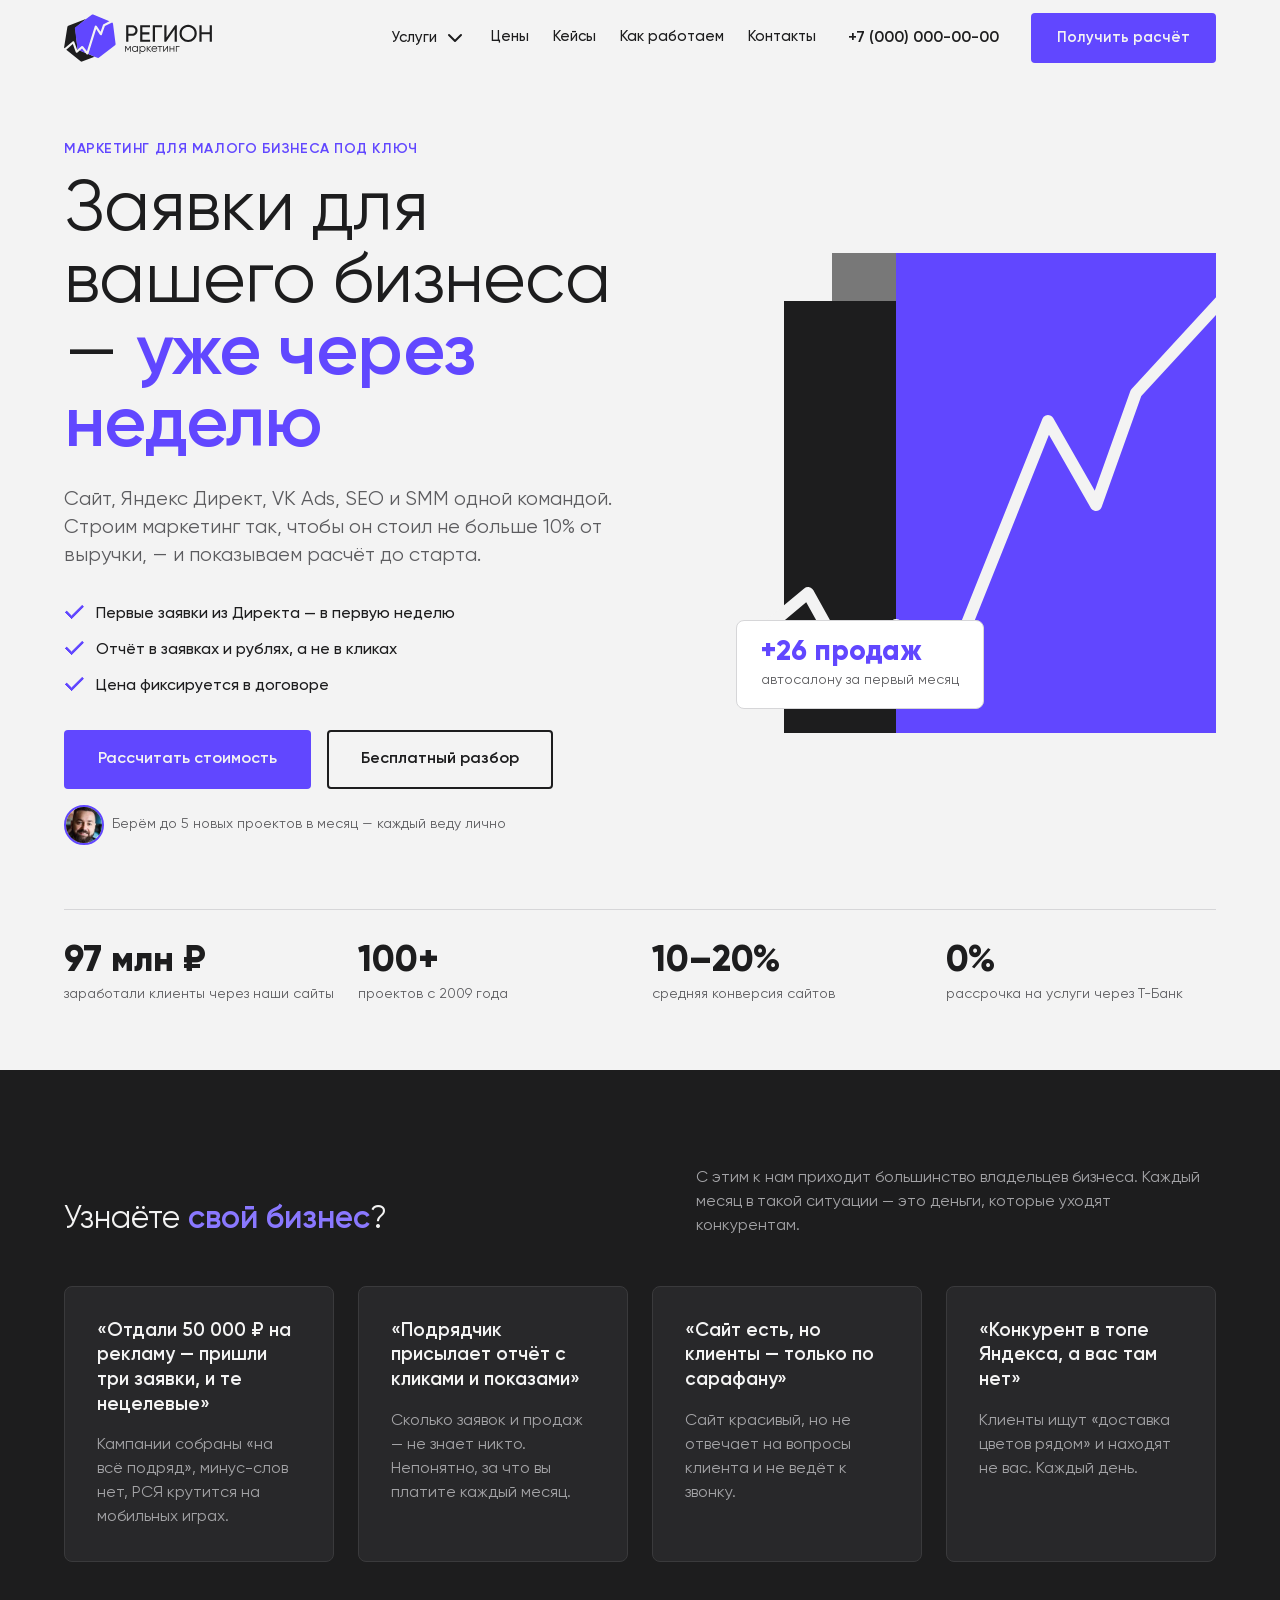
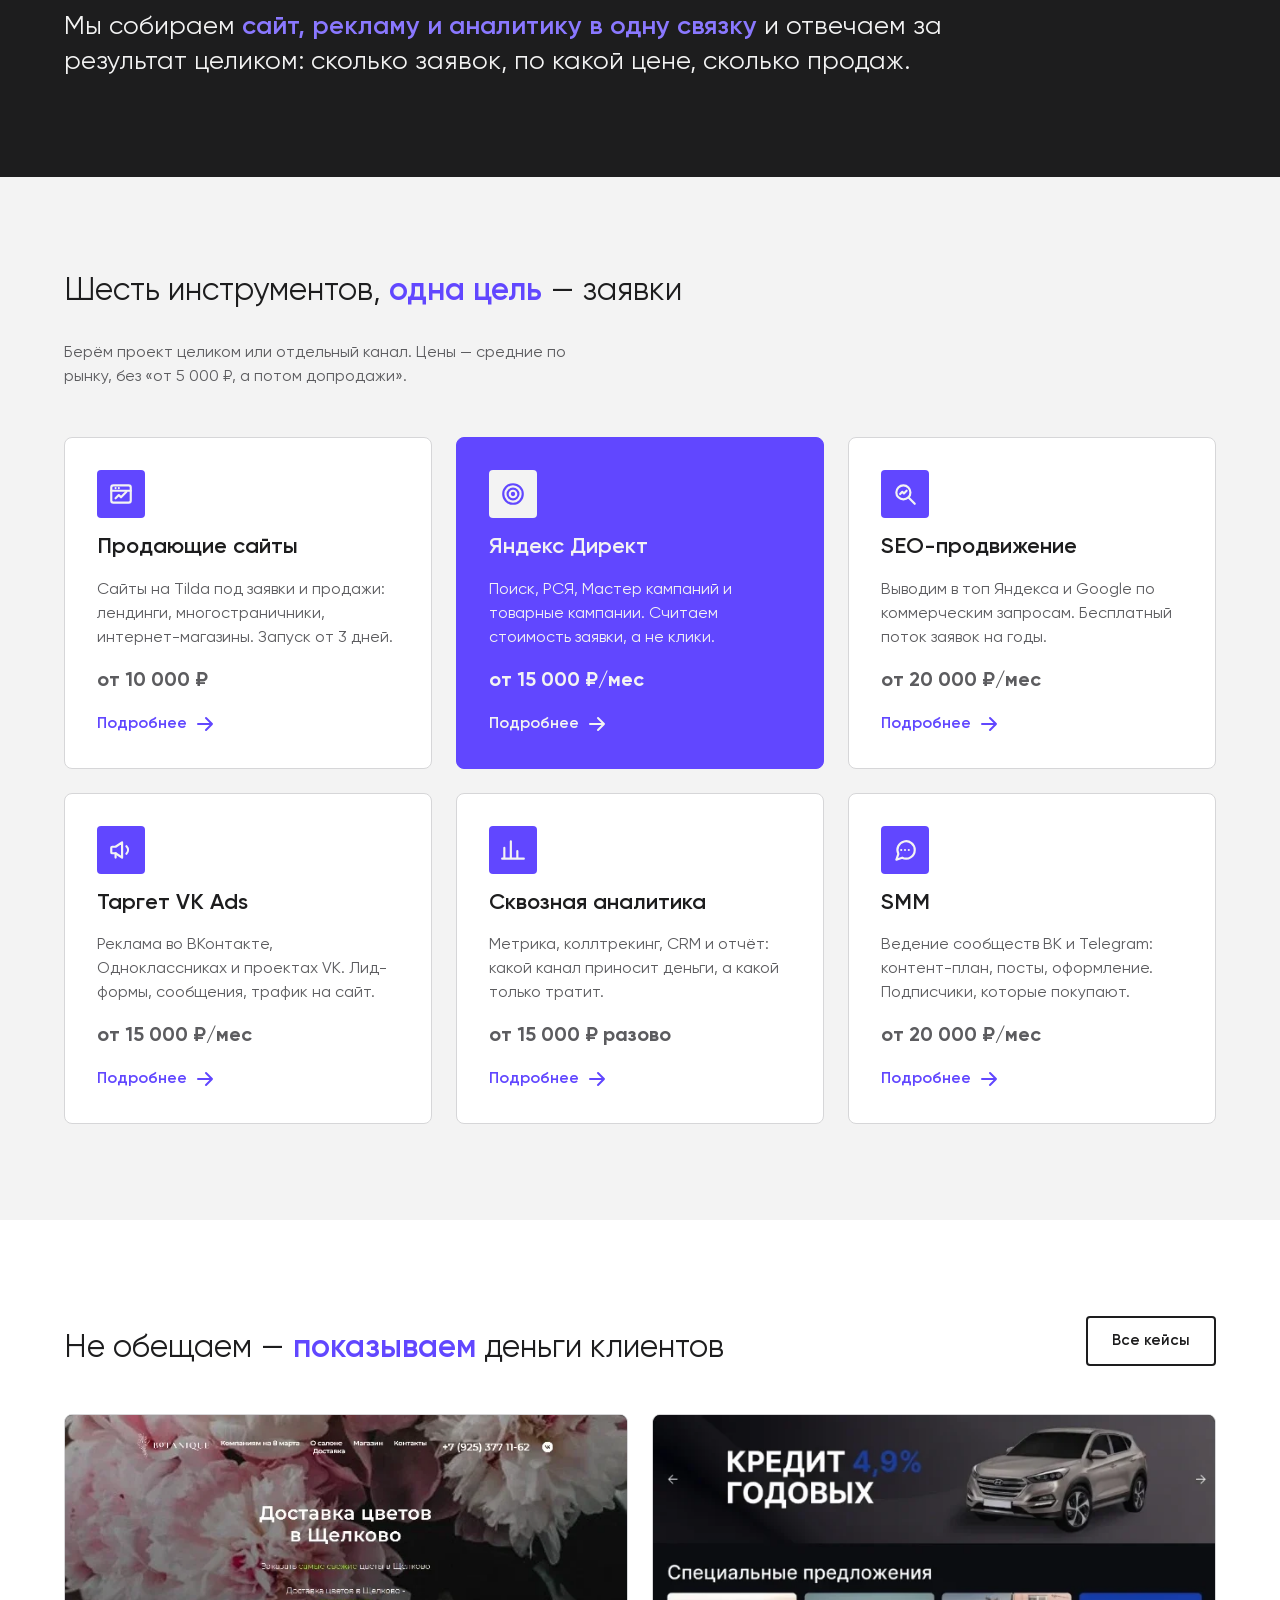
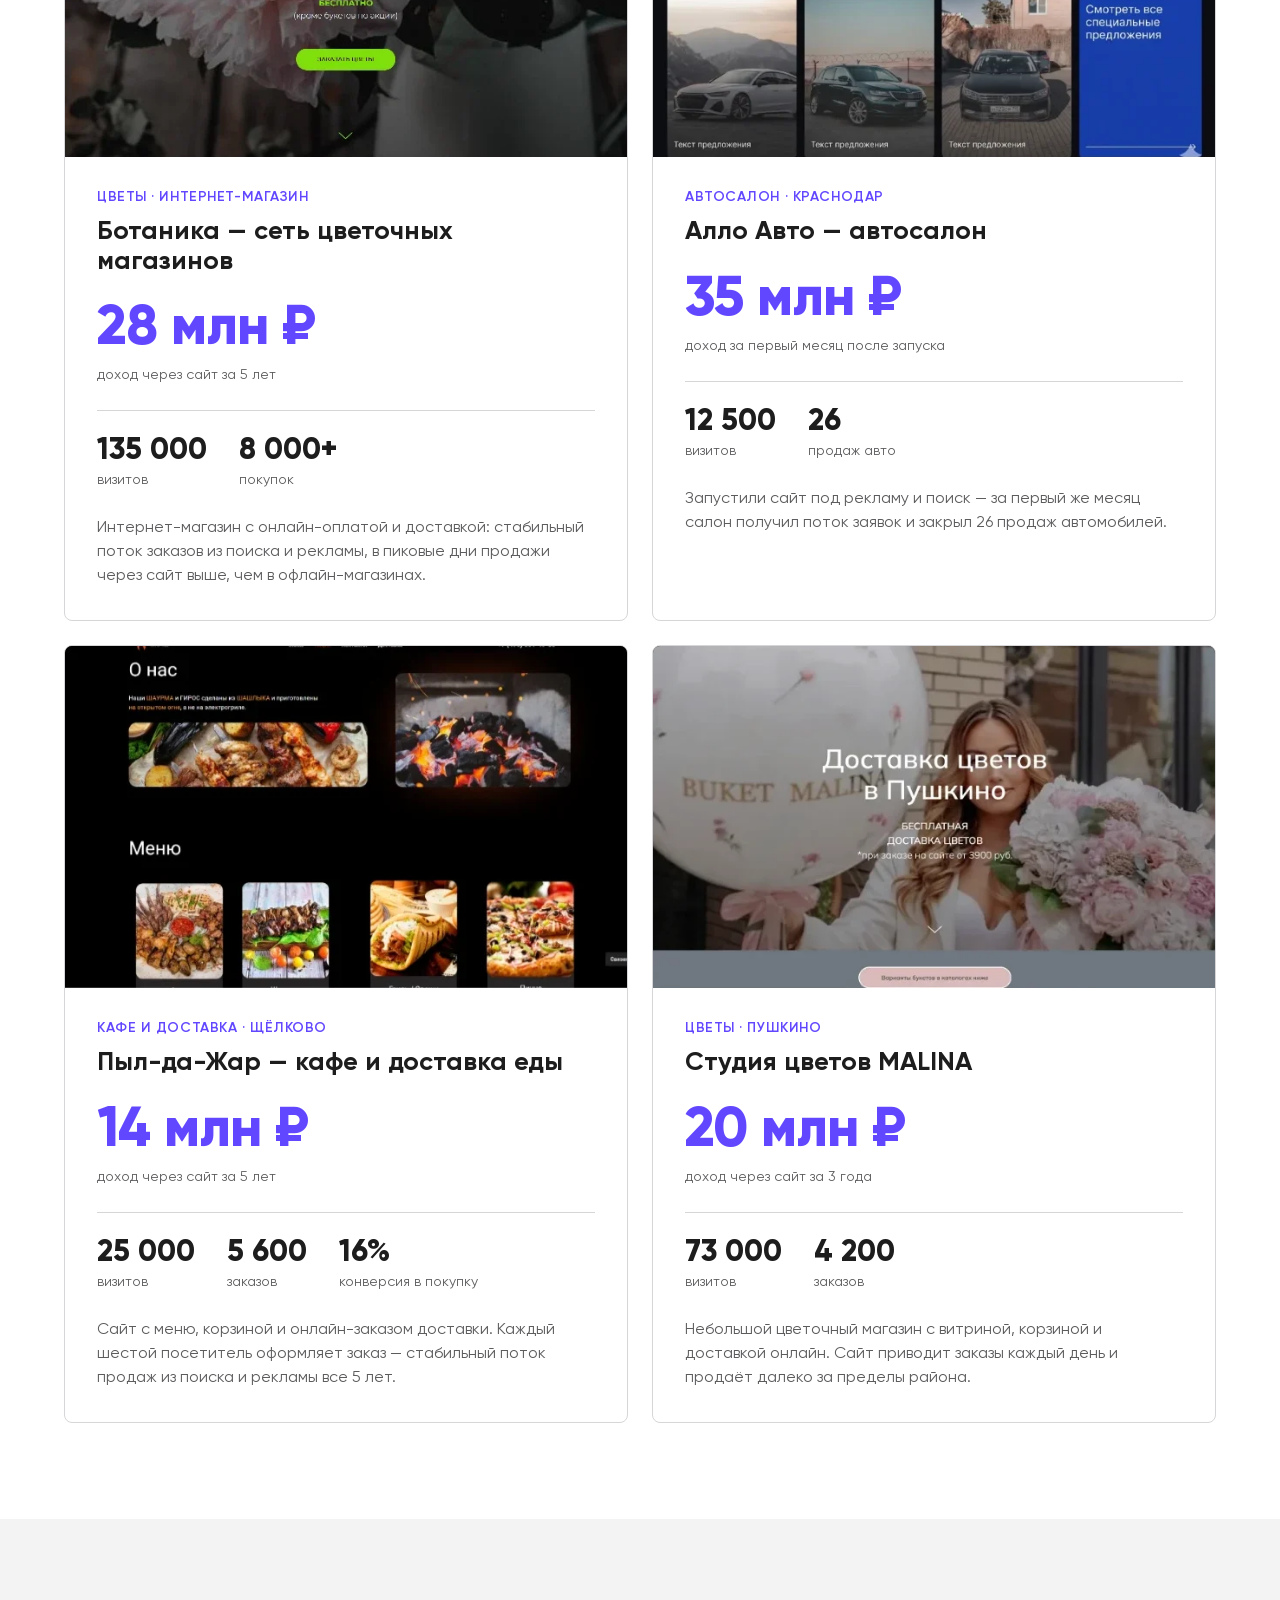
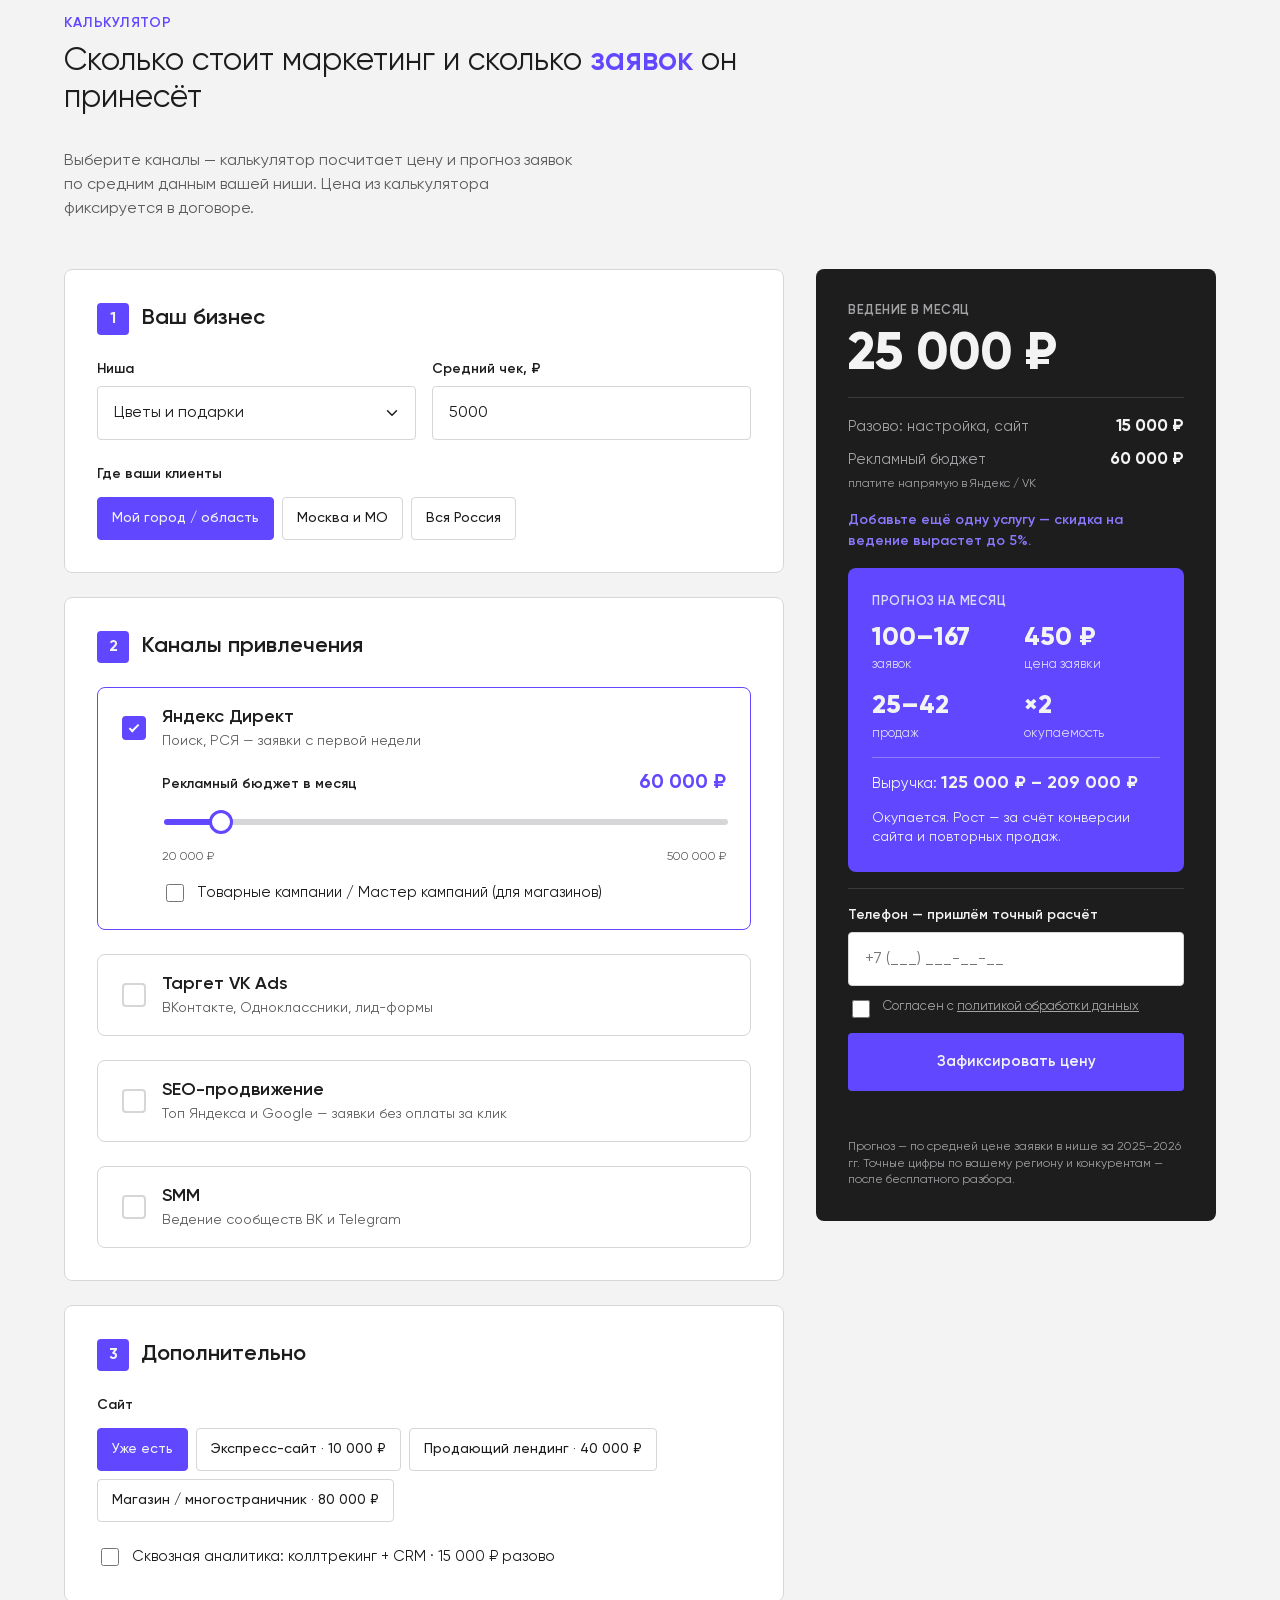
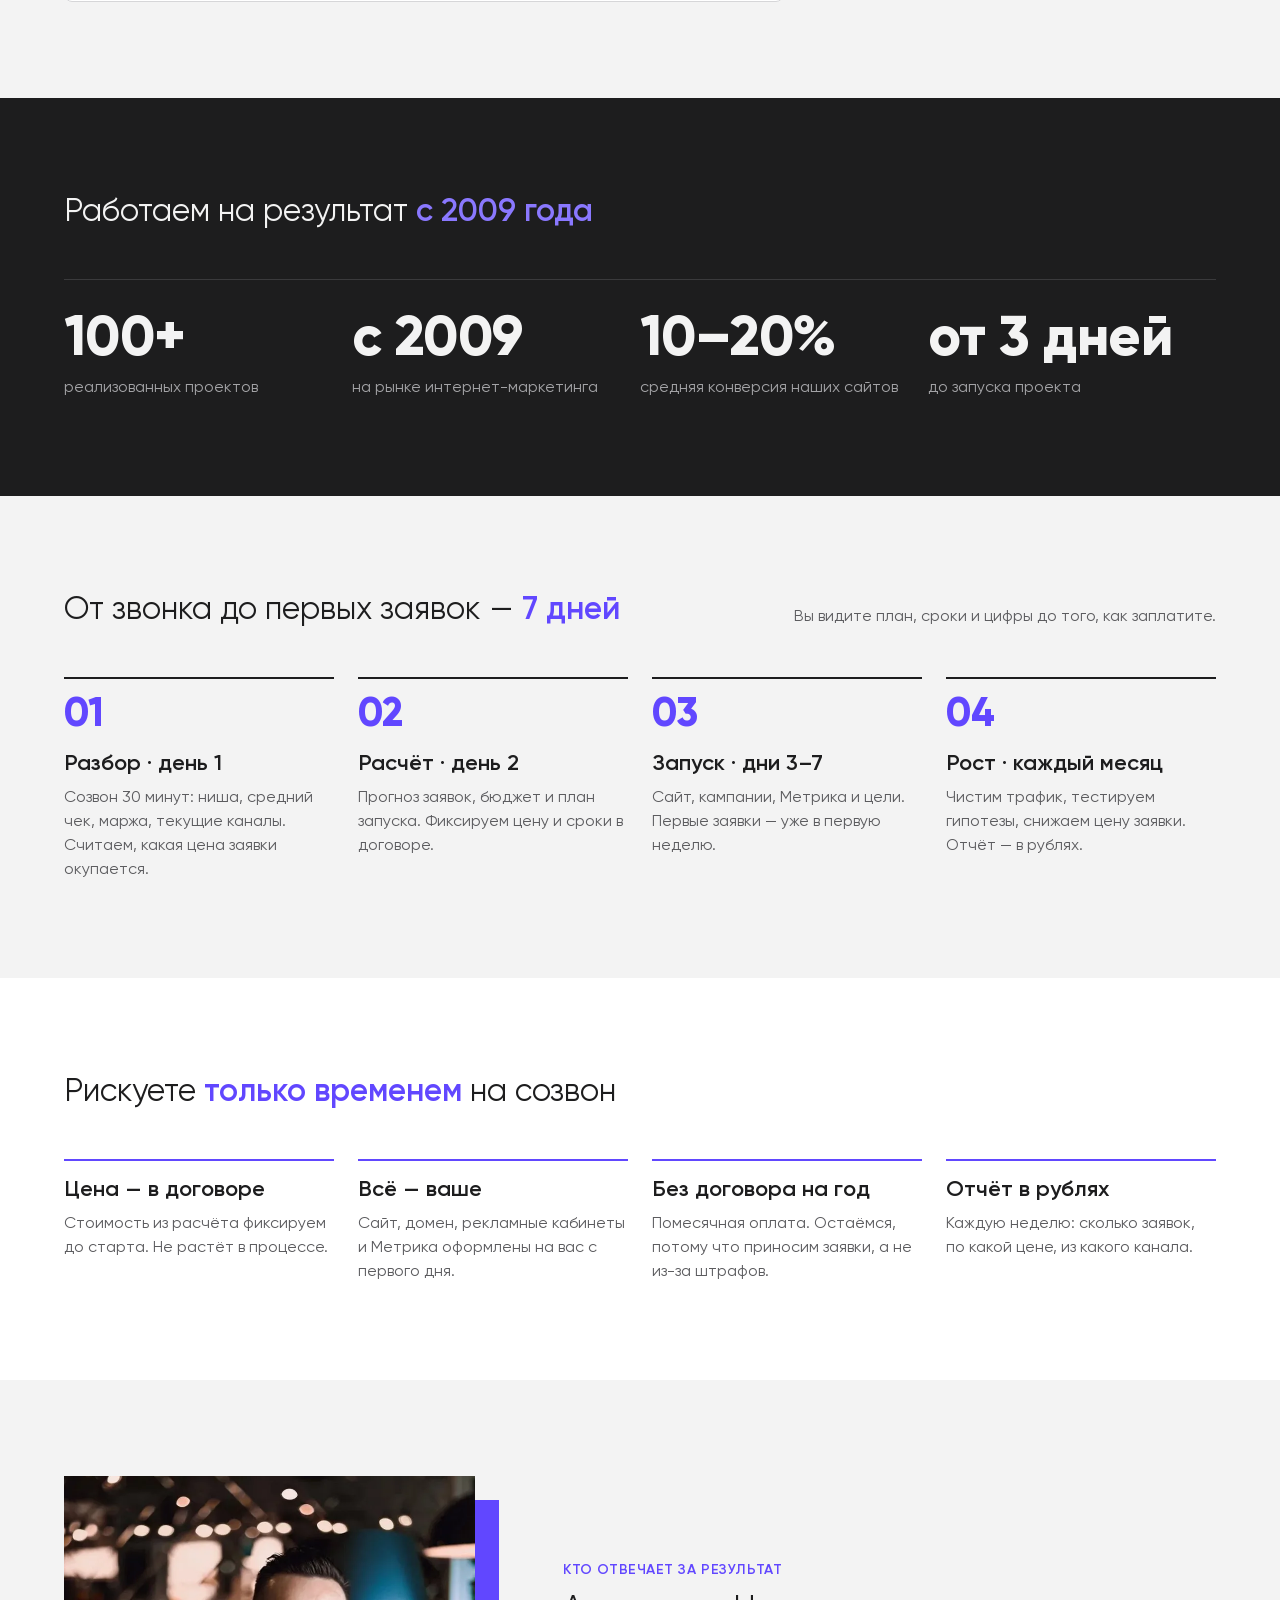
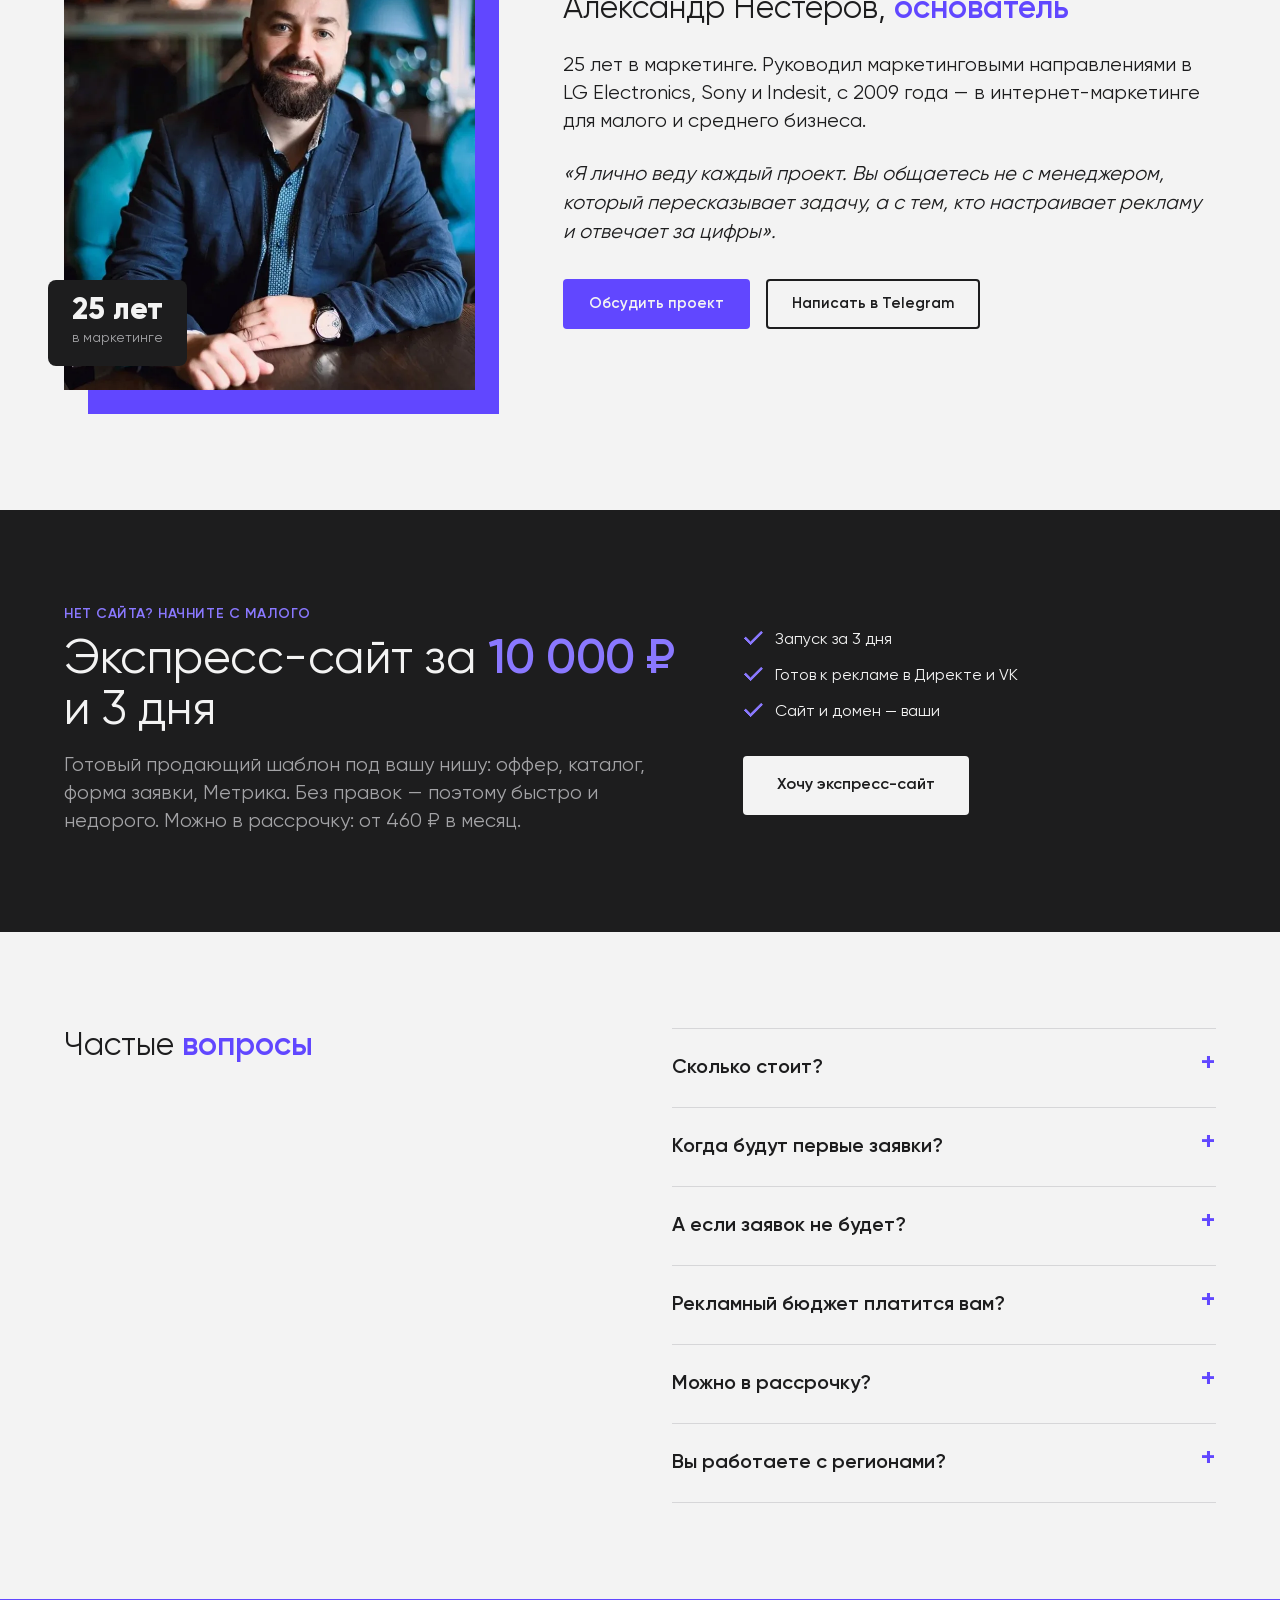
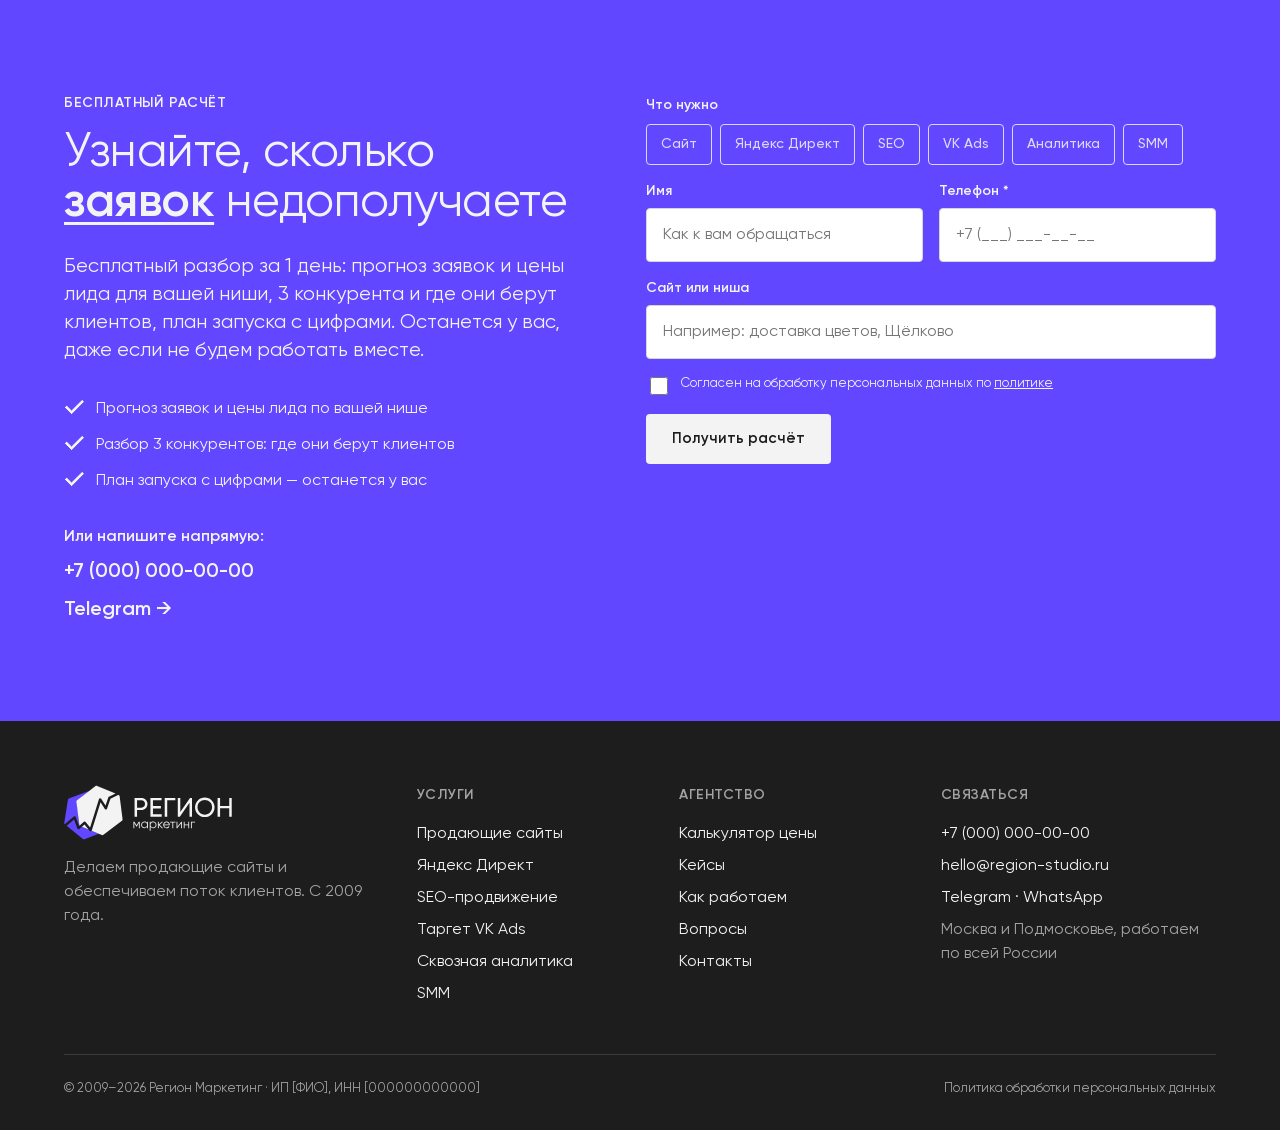
==== commit e22f2691: "Фото основателя в блоке «Кто отвечает за результат» и аватар у первого экрана Co-Authored-By: Claude" ====
--- a/region-site/index.html
+++ b/region-site/index.html
@@ -60,7 +60,7 @@
         <a class="rg-btn rg-btn--primary rg-btn--lg" href="#calculator">Рассчитать стоимость</a>
         <a class="rg-btn rg-btn--secondary rg-btn--lg" href="#lead" data-open-lead>Бесплатный разбор</a>
       </div>
-      <p class="hero__slots">Берём до 5 новых проектов в месяц — каждый веду лично</p>
+      <p class="hero__slots"><img src="assets/img/founder-avatar.webp" alt="" width="40" height="40">Берём до 5 новых проектов в месяц — каждый веду лично</p>
     </div>
     <div class="hero__art" aria-hidden="true">
   <svg viewBox="0 0 480 480" preserveAspectRatio="xMidYMid slice">
@@ -327,9 +327,9 @@
 
 <section class="section">
   <div class="container founder">
-    <div class="founder__img" aria-hidden="true">
-      <svg viewBox="0 0 400 480" preserveAspectRatio="xMidYMid slice"><rect width="400" height="480" fill="#6147ff"/><rect x="0" y="300" width="160" height="180" fill="#1d1d1e"/><polyline class="growth" stroke="#f3f3f3" points="-10,420 70,360 110,420 170,380 220,430 300,200 340,270 380,150 420,90"/></svg>
-      <!-- [заменить на фото: <img src="assets/img/founder.jpg" alt="Александр Нестеров"> ] -->
+    <div class="founder__media">
+      <div class="founder__img"><img src="assets/img/founder.webp" alt="Александр Нестеров, основатель агентства «Регион Маркетинг»" width="800" height="1202" loading="lazy"></div>
+      <div class="founder__badge"><b>25 лет</b><span>в маркетинге</span></div>
     </div>
     <div>
       <p class="label">Кто отвечает за результат</p>
--- a/region-site/assets/css/style.css
+++ b/region-site/assets/css/style.css
@@ -423,3 +423,16 @@
 .calc__form-lead .form-note{color:var(--accent-on-ink)}
 .calc__fine{font-size:12px;line-height:1.4;color:var(--ink-inverse-muted)}
 [hidden]{display:none!important}
+
+/* фото основателя */
+.founder__media{position:relative;padding:0 var(--space-6) var(--space-6) 0}
+.founder__media::before{content:"";position:absolute;left:var(--space-6);top:var(--space-6);right:0;bottom:0;background:var(--brand-violet)}
+.founder__img{position:relative;aspect-ratio:4/5;border-radius:0}
+.founder__img img{object-position:50% 20%}
+.founder__badge{position:absolute;left:-16px;bottom:48px;background:var(--brand-ink);color:var(--brand-light);padding:var(--space-4) var(--space-6);border-radius:var(--radius-md)}
+.founder__badge b{display:block;font-size:30px;font-weight:800;line-height:1}
+.founder__badge span{font-size:14px;color:var(--ink-inverse-muted)}
+@media (max-width:860px){.founder__media{max-width:380px}.founder__img{max-width:none;aspect-ratio:4/5}.founder__badge{left:0}}
+.hero__slots img{width:40px;height:40px;border-radius:50%;object-fit:cover;flex:none}
+.hero__slots::before{display:none}
+.hero__slots img{border:2px solid var(--brand-violet);animation:pulse 1.8s infinite}
